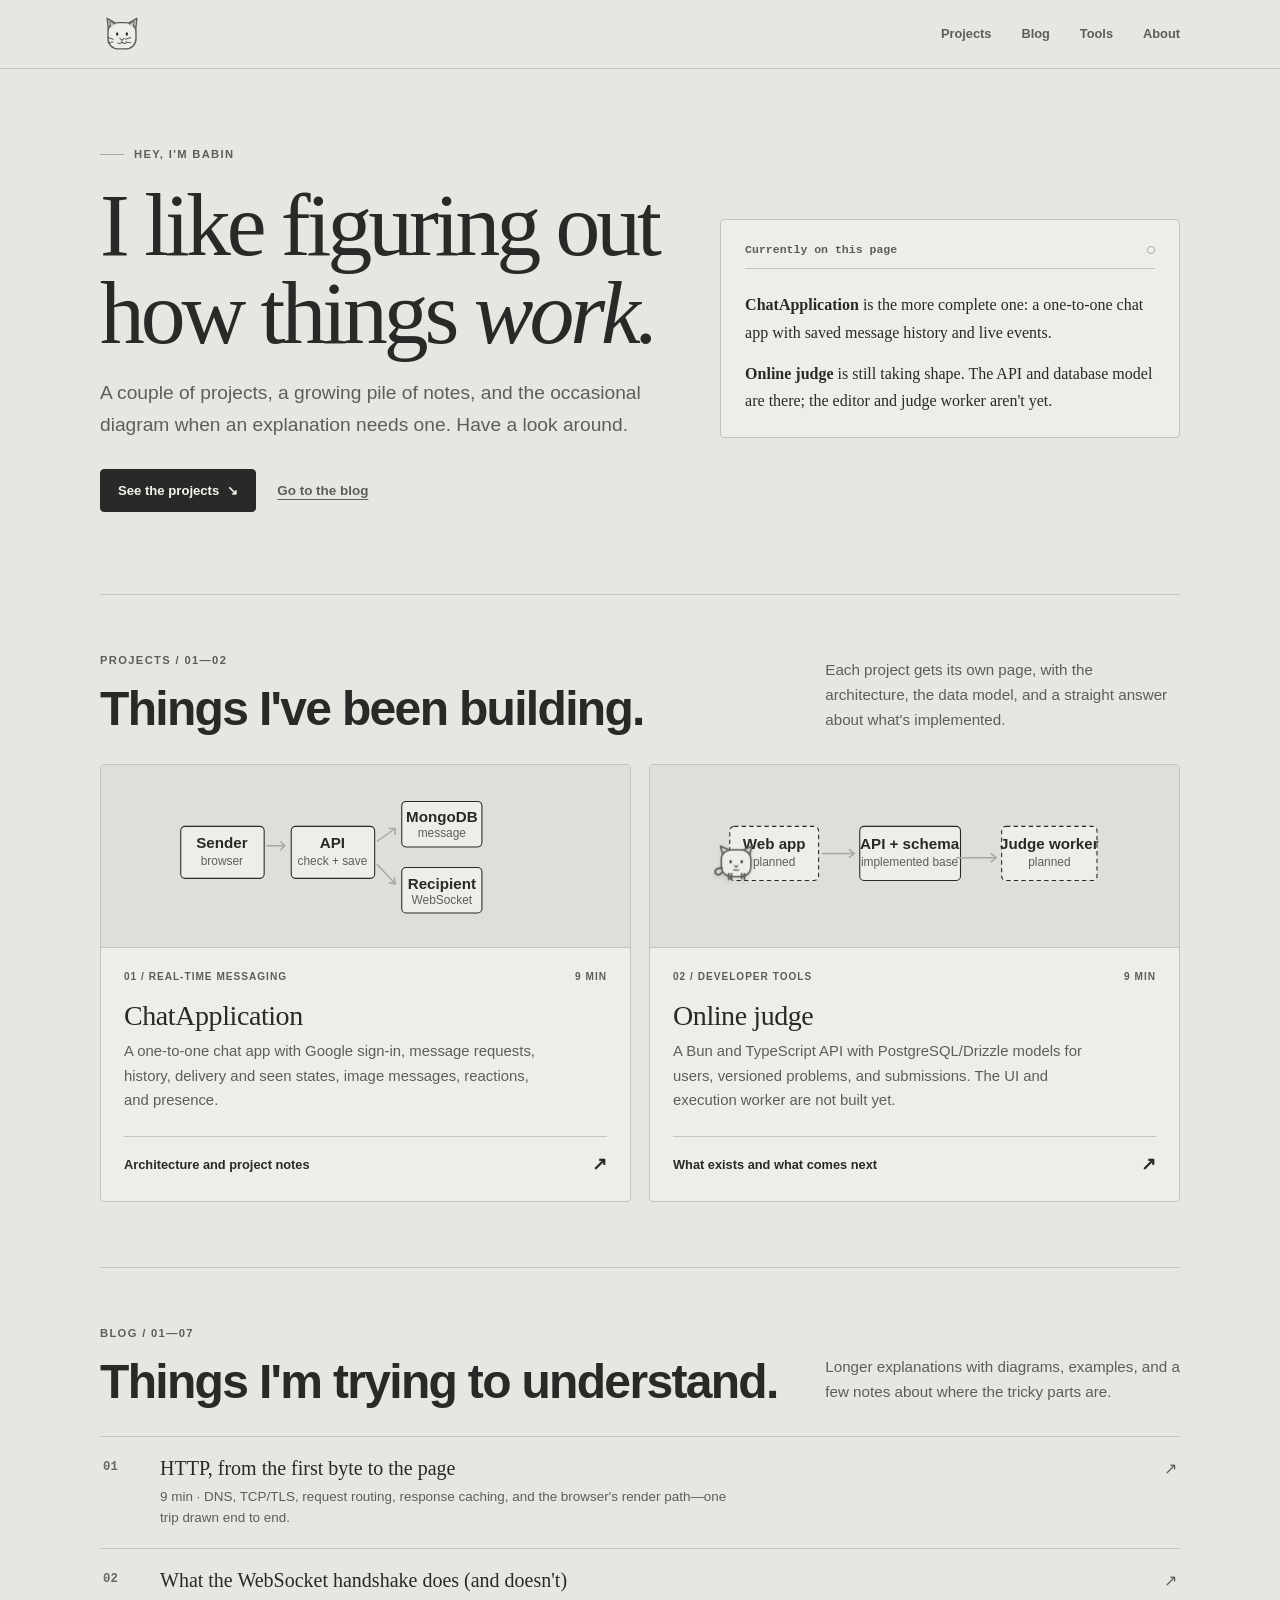
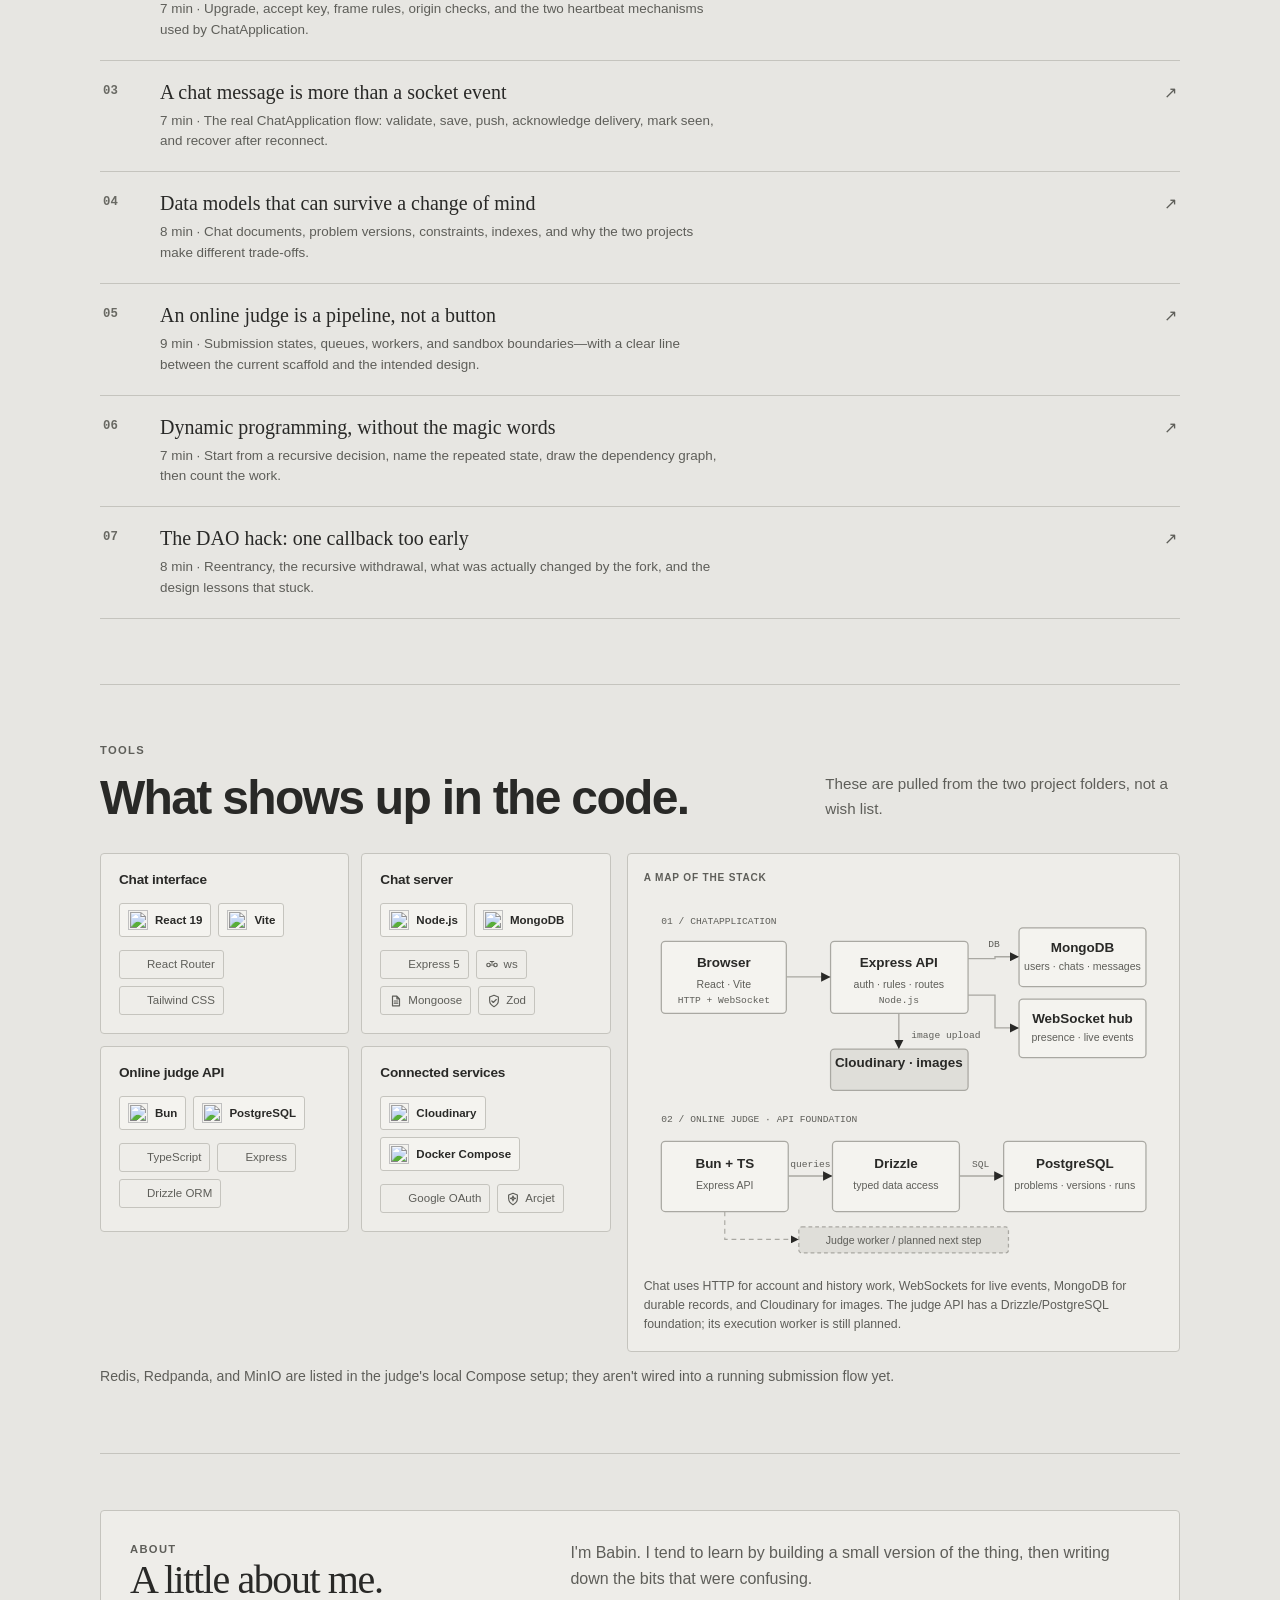
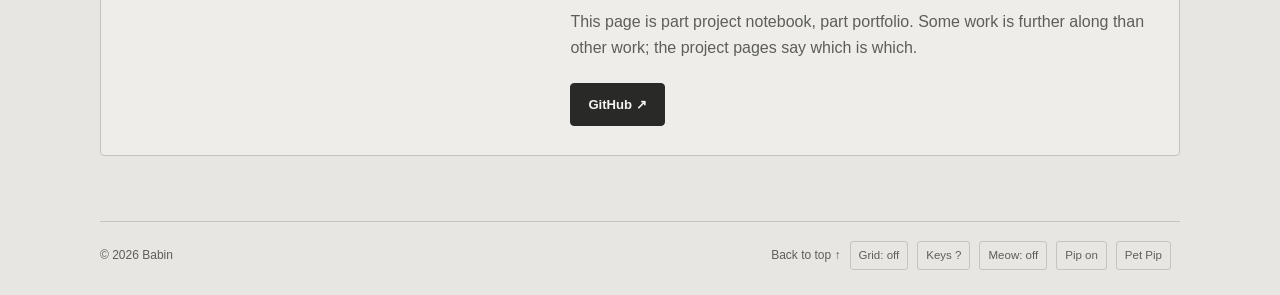
==== index.html @ 099590d3 "Prepare portfolio for GitHub Pages" ====
<!doctype html>
<html lang="en">
<head>
  <meta charset="utf-8">
  <meta name="viewport" content="width=device-width, initial-scale=1">
  <meta name="theme-color" content="#e7e6e2">
  <meta name="description" content="Babin's projects and writing about building software. ChatApplication, an online judge in progress, and the things learned along the way.">
  <title>Babin — Projects and writing</title>
  <link rel="stylesheet" href="assets/css/site.css">
</head>
<body>
  <header class="site-header">
    <nav class="nav wrap" aria-label="Main navigation">
      <a class="brand" href="index.html" aria-label="Babin home"><svg class="brand-avatar" viewBox="0 0 48 48" aria-hidden="true" focusable="false"><g class="avatar-head"><path d="M8.5 20 7 6l12 7c3-1.5 7-1.5 10 0l12-7-1.5 14" fill="#d4d3ce" stroke="#5e5e59" stroke-width="1.6" stroke-linejoin="round"/><path d="M8 22c0-7 5-11 12-11h8c7 0 12 4 12 11v7c0 7-5 12-12 12h-8C13 41 8 36 8 29z" fill="#eeede9" stroke="#5e5e59" stroke-width="1.6"/><path d="m11 16-1-7 6 4m21 3 1-7-6 4" fill="#c5c4be" stroke="#5e5e59" stroke-width="1.1" stroke-linejoin="round"/><g class="avatar-pupils"><ellipse cx="18.5" cy="24" rx="1.35" ry="2" fill="#292927"/><ellipse cx="29.5" cy="24" rx="1.35" ry="2" fill="#292927"/></g><path d="m21.5 29 2.5 2 2.5-2m-2.5 2v2m0 0c-1.5 2-3.5 2.5-5 1m5-1c1.5 2 3.5 2.5 5 1M14 30l-6-2m6 5-6 1m20-4 6-2m-6 5 6 1" fill="none" stroke="#5e5e59" stroke-width="1.15" stroke-linecap="round" stroke-linejoin="round"/></g></svg></a>
      <div class="nav-links"><a href="#projects">Projects</a><a href="#notes">Blog</a><a href="#tools">Tools</a><a href="#about">About</a></div>
    </nav>
  </header>

  <main id="top">
    <section class="hero wrap">
      <div>
        <p class="eyebrow">Hey, I'm Babin</p>
        <h1>I like figuring out<br>how things <em>work.</em></h1>
        <p class="hero-copy">A couple of projects, a growing pile of notes, and the occasional diagram when an explanation needs one. Have a look around.</p>
        <div class="hero-actions">
          <a class="button" href="#projects">See the projects <span aria-hidden="true">↘</span></a>
          <a class="text-link" href="#notes">Go to the blog</a>
        </div>
      </div>
      <aside class="hero-note" aria-label="A note about the projects">
        <div class="hero-note-top"><span class="small-label">Currently on this page</span><span class="status-dot" aria-hidden="true"></span></div>
        <p><strong>ChatApplication</strong> is the more complete one: a one-to-one chat app with saved message history and live events.</p>
        <p><strong>Online judge</strong> is still taking shape. The API and database model are there; the editor and judge worker aren't yet.</p>
      </aside>
    </section>

    <section class="section wrap" id="projects">
      <div class="section-head">
        <div><p class="kicker">Projects / 01—02</p><h2>Things I've been building.</h2></div>
        <p class="section-intro">Each project gets its own page, with the architecture, the data model, and a straight answer about what's implemented.</p>
      </div>
      <div class="card-grid card-grid--two">
        <a class="home-card" href="projects/chatapplication.html">
          <div class="home-card-visual">
            <svg viewBox="0 0 360 135" role="img" aria-label="Message is validated by an API, stored, then delivered to the other user's open socket">
              <defs><marker id="home-chat-arrow" viewBox="0 0 10 10" refX="8" refY="5" markerWidth="6" markerHeight="6" orient="auto"><path d="M0 0 10 5 0 10Z" fill="currentColor"/></marker></defs>
              <rect x="9" y="40" width="77" height="48" rx="4" fill="var(--surface)" stroke="currentColor"/>
              <rect x="111" y="40" width="77" height="48" rx="4" fill="var(--surface)" stroke="currentColor"/>
              <rect x="213" y="17" width="74" height="42" rx="4" fill="var(--surface)" stroke="currentColor"/>
              <rect x="213" y="78" width="74" height="42" rx="4" fill="var(--surface)" stroke="currentColor"/>
              <text x="47" y="60" text-anchor="middle" class="svg-label">Sender</text><text x="47" y="76" text-anchor="middle" class="svg-small">browser</text>
              <text x="149" y="60" text-anchor="middle" class="svg-label">API</text><text x="149" y="76" text-anchor="middle" class="svg-small">check + save</text>
              <text x="250" y="36" text-anchor="middle" class="svg-label">MongoDB</text><text x="250" y="50" text-anchor="middle" class="svg-small">message</text>
              <text x="250" y="98" text-anchor="middle" class="svg-label">Recipient</text><text x="250" y="112" text-anchor="middle" class="svg-small">WebSocket</text>
              <path d="M88 58h17m-4-4 4 4-4 4M190 54 207 42m-6 0 6 0 0 6M190 75l17 18m-6-1 6 1-1-6" class="svg-line"/>
            </svg>
          </div>
          <div class="home-card-body">
            <div class="card-meta"><span>01 / Real-time messaging</span><span>9 min</span></div>
            <h3>ChatApplication</h3>
            <p>A one-to-one chat app with Google sign-in, message requests, history, delivery and seen states, image messages, reactions, and presence.</p>
            <span class="card-open"><span>Architecture and project notes</span><span class="card-arrow" aria-hidden="true">↗</span></span>
          </div>
        </a>
        <a class="home-card" href="projects/online-judge.html">
          <div class="home-card-visual">
            <svg viewBox="0 0 360 135" role="img" aria-label="Online judge has implemented API and database blocks; the web app and judging worker remain planned">
              <defs><marker id="home-oj-arrow" viewBox="0 0 10 10" refX="8" refY="5" markerWidth="6" markerHeight="6" orient="auto"><path d="M0 0 10 5 0 10Z" fill="currentColor"/></marker></defs>
              <rect x="9" y="40" width="82" height="50" rx="4" fill="var(--surface)" stroke="currentColor" stroke-dasharray="4 3"/>
              <rect x="129" y="40" width="93" height="50" rx="4" fill="var(--surface)" stroke="currentColor"/>
              <rect x="260" y="40" width="88" height="50" rx="4" fill="var(--surface)" stroke="currentColor" stroke-dasharray="4 3"/>
              <text x="50" y="61" text-anchor="middle" class="svg-label">Web app</text><text x="50" y="77" text-anchor="middle" class="svg-small">planned</text>
              <text x="175" y="61" text-anchor="middle" class="svg-label">API + schema</text><text x="175" y="77" text-anchor="middle" class="svg-small">implemented base</text>
              <text x="304" y="61" text-anchor="middle" class="svg-label">Judge worker</text><text x="304" y="77" text-anchor="middle" class="svg-small">planned</text>
              <path d="M94 65h30m-5-4 5 4-5 4m99 0h37m-5-4 5 4-5 4" class="svg-line"/>
            </svg>
          </div>
          <div class="home-card-body">
            <div class="card-meta"><span>02 / Developer tools</span><span>9 min</span></div>
            <h3>Online judge</h3>
            <p>A Bun and TypeScript API with PostgreSQL/Drizzle models for users, versioned problems, and submissions. The UI and execution worker are not built yet.</p>
            <span class="card-open"><span>What exists and what comes next</span><span class="card-arrow" aria-hidden="true">↗</span></span>
          </div>
        </a>
      </div>
    </section>

    <section class="section wrap" id="notes">
      <div class="section-head">
        <div><p class="kicker">Blog / 01—07</p><h2>Things I'm trying to understand.</h2></div>
        <p class="section-intro">Longer explanations with diagrams, examples, and a few notes about where the tricky parts are.</p>
      </div>
      <div class="notes-stack">
        <a class="note-link" href="notes/http-from-first-principles.html"><span class="note-num">01</span><span><span class="note-title">HTTP, from the first byte to the page</span><span class="note-desc">9 min · DNS, TCP/TLS, request routing, response caching, and the browser's render path—one trip drawn end to end.</span></span><span class="note-arrow" aria-hidden="true">↗</span></a>
        <a class="note-link" href="notes/websocket-handshake.html"><span class="note-num">02</span><span><span class="note-title">What the WebSocket handshake does (and doesn't)</span><span class="note-desc">7 min · Upgrade, accept key, frame rules, origin checks, and the two heartbeat mechanisms used by ChatApplication.</span></span><span class="note-arrow" aria-hidden="true">↗</span></a>
        <a class="note-link" href="notes/message-lifecycle.html"><span class="note-num">03</span><span><span class="note-title">A chat message is more than a socket event</span><span class="note-desc">7 min · The real ChatApplication flow: validate, save, push, acknowledge delivery, mark seen, and recover after reconnect.</span></span><span class="note-arrow" aria-hidden="true">↗</span></a>
        <a class="note-link" href="notes/data-models-that-age-well.html"><span class="note-num">04</span><span><span class="note-title">Data models that can survive a change of mind</span><span class="note-desc">8 min · Chat documents, problem versions, constraints, indexes, and why the two projects make different trade-offs.</span></span><span class="note-arrow" aria-hidden="true">↗</span></a>
        <a class="note-link" href="notes/judge-pipeline.html"><span class="note-num">05</span><span><span class="note-title">An online judge is a pipeline, not a button</span><span class="note-desc">9 min · Submission states, queues, workers, and sandbox boundaries—with a clear line between the current scaffold and the intended design.</span></span><span class="note-arrow" aria-hidden="true">↗</span></a>
        <a class="note-link" href="notes/dynamic-programming.html"><span class="note-num">06</span><span><span class="note-title">Dynamic programming, without the magic words</span><span class="note-desc">7 min · Start from a recursive decision, name the repeated state, draw the dependency graph, then count the work.</span></span><span class="note-arrow" aria-hidden="true">↗</span></a>
        <a class="note-link" href="notes/the-dao-hack.html"><span class="note-num">07</span><span><span class="note-title">The DAO hack: one callback too early</span><span class="note-desc">8 min · Reentrancy, the recursive withdrawal, what was actually changed by the fork, and the design lessons that stuck.</span></span><span class="note-arrow" aria-hidden="true">↗</span></a>
      </div>
    </section>

    <section class="section wrap" id="tools">
      <div class="section-head"><div><p class="kicker">Tools</p><h2>What shows up in the code.</h2></div><p class="section-intro">These are pulled from the two project folders, not a wish list.</p></div>
      <div class="tools-layout">
        <div class="tools-grid">
          <div class="tool-group"><h3>Chat interface</h3><div class="tool-logos"><span class="tool-logo-chip"><img src="https://cdn.simpleicons.org/react/5e5e59" alt="" width="20" height="20" loading="lazy" decoding="async" referrerpolicy="no-referrer">React 19</span><span class="tool-logo-chip"><img src="https://cdn.simpleicons.org/vite/5e5e59" alt="" width="20" height="20" loading="lazy" decoding="async" referrerpolicy="no-referrer">Vite</span></div><div class="tool-pills"><span><img src="https://cdn.simpleicons.org/reactrouter/5e5e59" alt="" width="14" height="14" loading="lazy" decoding="async" referrerpolicy="no-referrer">React Router</span><span><img src="https://cdn.simpleicons.org/tailwindcss/5e5e59" alt="" width="14" height="14" loading="lazy" decoding="async" referrerpolicy="no-referrer">Tailwind CSS</span></div></div>
          <div class="tool-group"><h3>Chat server</h3><div class="tool-logos"><span class="tool-logo-chip"><img src="https://cdn.simpleicons.org/nodedotjs/5e5e59" alt="" width="20" height="20" loading="lazy" decoding="async" referrerpolicy="no-referrer">Node.js</span><span class="tool-logo-chip"><img src="https://cdn.simpleicons.org/mongodb/5e5e59" alt="" width="20" height="20" loading="lazy" decoding="async" referrerpolicy="no-referrer">MongoDB</span></div><div class="tool-pills"><span><img src="https://cdn.simpleicons.org/express/5e5e59" alt="" width="14" height="14" loading="lazy" decoding="async" referrerpolicy="no-referrer">Express 5</span><span><svg viewBox="0 0 16 16" aria-hidden="true"><circle cx="4" cy="8" r="2"/><circle cx="12" cy="8" r="2"/><path d="M6 8h4M8 6V4M6 4h4"/></svg>ws</span><span><svg viewBox="0 0 16 16" aria-hidden="true"><path d="M4 2.5h5l3 3v8H4zM9 2.5v3h3M6 8h4M6 10.5h4"/></svg>Mongoose</span><span><svg viewBox="0 0 16 16" aria-hidden="true"><path d="M8 1.5 13 3.5v4c0 3.2-2 5.5-5 7-3-1.5-5-3.8-5-7v-4zM5.5 8 7.2 9.7l3.4-3.4"/></svg>Zod</span></div></div>
          <div class="tool-group"><h3>Online judge API</h3><div class="tool-logos"><span class="tool-logo-chip"><img src="https://cdn.simpleicons.org/bun/5e5e59" alt="" width="20" height="20" loading="lazy" decoding="async" referrerpolicy="no-referrer">Bun</span><span class="tool-logo-chip"><img src="https://cdn.simpleicons.org/postgresql/5e5e59" alt="" width="20" height="20" loading="lazy" decoding="async" referrerpolicy="no-referrer">PostgreSQL</span></div><div class="tool-pills"><span><img src="https://cdn.simpleicons.org/typescript/5e5e59" alt="" width="14" height="14" loading="lazy" decoding="async" referrerpolicy="no-referrer">TypeScript</span><span><img src="https://cdn.simpleicons.org/express/5e5e59" alt="" width="14" height="14" loading="lazy" decoding="async" referrerpolicy="no-referrer">Express</span><span><img src="https://cdn.simpleicons.org/drizzle/5e5e59" alt="" width="14" height="14" loading="lazy" decoding="async" referrerpolicy="no-referrer">Drizzle ORM</span></div></div>
          <div class="tool-group"><h3>Connected services</h3><div class="tool-logos"><span class="tool-logo-chip"><img src="https://cdn.simpleicons.org/cloudinary/5e5e59" alt="" width="20" height="20" loading="lazy" decoding="async" referrerpolicy="no-referrer">Cloudinary</span><span class="tool-logo-chip"><img src="https://cdn.simpleicons.org/docker/5e5e59" alt="" width="20" height="20" loading="lazy" decoding="async" referrerpolicy="no-referrer">Docker Compose</span></div><div class="tool-pills"><span><img src="https://cdn.simpleicons.org/google/5e5e59" alt="" width="14" height="14" loading="lazy" decoding="async" referrerpolicy="no-referrer">Google OAuth</span><span><svg viewBox="0 0 16 16" aria-hidden="true"><path d="M8 1.5 13 3.5v4c0 3.2-2 5.5-5 7-3-1.5-5-3.8-5-7v-4z"/><path d="m8 4.5.7 2.1 2.1.7-2.1.7-.7 2.1-.7-2.1-2.1-.7 2.1-.7z"/></svg>Arcjet</span></div></div>
        </div>
        <figure class="tool-illustration">
          <p class="tool-illustration-title">A map of the stack</p>
          <svg viewBox="0 0 540 380" role="group" aria-label="Diagram of the actual project stacks: ChatApplication browser UI sends HTTP to Express, which stores chat data in MongoDB and uses WebSockets for live events, with Cloudinary for images. The online judge API uses Drizzle with PostgreSQL; its execution worker is planned, not built.">
            <defs>
              <marker id="tools-arrow" viewBox="0 0 10 10" refX="9" refY="5" markerWidth="7" markerHeight="7" orient="auto"><path d="M0 0 10 5 0 10Z" fill="currentColor"/></marker>
            </defs>
            <text x="18" y="25" class="svg-mono">01 / CHATAPPLICATION</text>
            <rect x="18" y="43" width="130" height="75" rx="4" class="svg-node"/>
            <rect x="194" y="43" width="143" height="75" rx="4" class="svg-node"/>
            <rect x="390" y="29" width="132" height="61" rx="4" class="svg-node"/>
            <rect x="194" y="155" width="143" height="43" rx="4" class="svg-node-dark"/>
            <text x="83" y="70" text-anchor="middle" class="svg-label">Browser</text>
            <text x="83" y="91" text-anchor="middle" class="svg-small">React · Vite</text>
            <text x="83" y="107" text-anchor="middle" class="svg-mono">HTTP + WebSocket</text>
            <text x="265" y="70" text-anchor="middle" class="svg-label">Express API</text>
            <text x="265" y="91" text-anchor="middle" class="svg-small">auth · rules · routes</text>
            <text x="265" y="107" text-anchor="middle" class="svg-mono">Node.js</text>
            <text x="456" y="54" text-anchor="middle" class="svg-label">MongoDB</text>
            <text x="456" y="73" text-anchor="middle" class="svg-small">users · chats · messages</text>
            <g class="svg-inspect" data-wire="chat-event" role="button" tabindex="0" aria-expanded="false" aria-controls="wire-drawer" aria-label="Inspect the real WebSocket event payload"><rect x="390" y="103" width="132" height="61" rx="4" class="svg-node"/><text x="456" y="128" text-anchor="middle" class="svg-label">WebSocket hub</text><text x="456" y="147" text-anchor="middle" class="svg-small">presence · live events</text></g>
            <text x="265" y="174" text-anchor="middle" class="svg-label">Cloudinary · images</text>
            <path d="M148 80H193" class="svg-line" marker-end="url(#tools-arrow)"/>
            <path d="M337 61H365V59H389" class="svg-line" marker-end="url(#tools-arrow)"/>
            <path d="M337 99H365V133H389" class="svg-line" marker-end="url(#tools-arrow)"/>
            <path d="M265 118V154" class="svg-line" marker-end="url(#tools-arrow)"/>
            <text x="364" y="49" text-anchor="middle" class="svg-mono">DB</text>
            <text x="278" y="143" class="svg-mono">image upload</text>
            <text x="18" y="231" class="svg-mono">02 / ONLINE JUDGE · API FOUNDATION</text>
            <rect x="18" y="251" width="132" height="73" rx="4" class="svg-node"/>
            <g class="svg-inspect" data-wire="judge-schema" role="button" tabindex="0" aria-expanded="false" aria-controls="wire-drawer" aria-label="Inspect the Drizzle schema from the repository"><rect x="196" y="251" width="132" height="73" rx="4" class="svg-node"/><text x="262" y="279" text-anchor="middle" class="svg-label">Drizzle</text><text x="262" y="301" text-anchor="middle" class="svg-small">typed data access</text></g>
            <text x="84" y="279" text-anchor="middle" class="svg-label">Bun + TS</text>
            <text x="84" y="301" text-anchor="middle" class="svg-small">Express API</text>
            <g class="svg-inspect" data-wire="judge-schema" role="button" tabindex="0" aria-expanded="false" aria-controls="wire-drawer" aria-label="Inspect the PostgreSQL schema from the repository"><rect x="374" y="251" width="148" height="73" rx="4" class="svg-node"/>
            <text x="448" y="279" text-anchor="middle" class="svg-label">PostgreSQL</text>
            <text x="448" y="301" text-anchor="middle" class="svg-small">problems · versions · runs</text></g>
            <path d="M150 287H195" class="svg-line" marker-end="url(#tools-arrow)"/>
            <path d="M328 287H373" class="svg-line" marker-end="url(#tools-arrow)"/>
            <text x="173" y="278" text-anchor="middle" class="svg-mono">queries</text>
            <text x="350" y="278" text-anchor="middle" class="svg-mono">SQL</text>
            <rect x="161" y="340" width="218" height="27" rx="3" class="svg-node-dark" stroke-dasharray="4 3"/>
            <text x="270" y="358" text-anchor="middle" class="svg-small">Judge worker / planned next step</text>
            <path d="M84 324V353H160" class="svg-dash" marker-end="url(#tools-arrow)"/>
          </svg>
          <figcaption>Chat uses HTTP for account and history work, WebSockets for live events, MongoDB for durable records, and Cloudinary for images. The judge API has a Drizzle/PostgreSQL foundation; its execution worker is still planned.</figcaption>
        </figure>
      </div>
      <p class="small muted" style="margin:13px 0 0">Redis, Redpanda, and MinIO are listed in the judge's local Compose setup; they aren't wired into a running submission flow yet.</p>
    </section>

    <section class="section wrap" id="about">
      <div class="about-box">
        <div><p class="kicker">About</p><h2>A little about me.</h2></div>
        <div>
          <p>I'm Babin. I tend to learn by building a small version of the thing, then writing down the bits that were confusing.</p>
          <p>This page is part project notebook, part portfolio. Some work is further along than other work; the project pages say which is which.</p>
          <div class="about-links"><a class="button" href="https://github.com/Babin-exe" target="_blank" rel="noopener noreferrer">GitHub ↗</a></div>
        </div>
      </div>
    </section>
  </main>

  <footer class="site-footer wrap"><div class="footer-row"><span>© <span id="year">2026</span> Babin</span><span class="footer-links"><a href="#top">Back to top ↑</a><button class="buddy-toggle utility-toggle" id="grid-toggle" type="button" aria-pressed="false">Grid: off</button><button class="buddy-toggle utility-toggle" id="shortcuts-toggle" type="button" aria-haspopup="dialog">Keys ?</button><button class="buddy-toggle" id="sound-toggle" type="button" aria-pressed="false" aria-label="Turn meow sounds on">Meow: off</button><button class="buddy-toggle" id="pip-toggle" hidden type="button" aria-pressed="true">Pip on</button></span></div></footer>
  <script src="assets/js/site.js"></script>
</body>
</html>
---- assets/css/site.css ----
:root {
  color-scheme: light;
  --bg: #e7e6e2;
  --surface: #eeede9;
  --surface-raised: #f4f3ef;
  --surface-inset: #dfded9;
  --line: #c5c4be;
  --line-strong: #a9a8a2;
  --ink: #292927;
  --muted: #5e5e59;
  --soft: #696963;
  --sans: -apple-system, BlinkMacSystemFont, "Segoe UI", sans-serif;
  --serif: Georgia, "Times New Roman", serif;
  --mono: ui-monospace, SFMono-Regular, Menlo, Consolas, monospace;
  --measure: 69ch;
}

*, *::before, *::after { box-sizing: border-box; }
html { scroll-behavior: smooth; scroll-padding-top: 86px; }
body {
  margin: 0;
  background: var(--bg);
  color: var(--ink);
  font: 400 16px/1.65 var(--sans);
  -webkit-font-smoothing: antialiased;
}
a { color: inherit; text-decoration-thickness: 1px; text-underline-offset: .18em; }
button { color: inherit; font: inherit; }
img, svg { display: block; max-width: 100%; }
::selection { background: #fde68a; color: #1c1917; }
:focus-visible { outline: 2px solid var(--ink); outline-offset: 3px; }
.wrap { width: min(1080px, calc(100% - 48px)); margin-inline: auto; }

h1, h2, h3, p { margin-top: 0; }
h1, h2 { text-wrap: balance; }
h1 { margin-bottom: 20px; font: 500 clamp(3rem, 7vw, 5.6rem)/.98 var(--serif); letter-spacing: -.045em; }
h1 em { font-weight: 400; }
h2 { font-size: clamp(1.9rem, 4vw, 3rem); line-height: 1.08; letter-spacing: -.035em; }
h3 { font-size: 1.1rem; line-height: 1.25; letter-spacing: -.015em; }
.eyebrow, .kicker, .breadcrumbs, .card-meta, .page-meta, .figure-title, .small-label {
  color: var(--muted);
  font-size: .7rem;
  font-weight: 700;
  letter-spacing: .12em;
  text-transform: uppercase;
}
.eyebrow { display: flex; align-items: center; gap: 10px; margin-bottom: 18px; }
.eyebrow::before { content: ""; width: 24px; height: 1px; background: var(--line-strong); }
.kicker { margin-bottom: 13px; }
.muted { color: var(--muted); }
.small { font-size: .88rem; }

/* Quiet, legible top bar */
.site-header { position: sticky; top: 0; z-index: 20; background: var(--bg); border-bottom: 1px solid var(--line); }
.nav { min-height: 68px; display: flex; align-items: center; justify-content: space-between; gap: 24px; }
.brand { display: inline-flex; width: 44px; height: 44px; flex: 0 0 auto; align-items: center; justify-content: center; text-decoration: none; }
.brand-avatar { display: block; width: 42px; height: 42px; overflow: visible; }
.avatar-head { transform-origin: 24px 24px; transition: transform .16s ease-out; }
.avatar-pupils { transition: transform .12s ease-out; }
.nav-links { display: flex; gap: clamp(14px, 3vw, 30px); align-items: center; color: var(--muted); font-size: .8rem; font-weight: 650; }
.nav-links a { text-decoration: none; }
.nav-links a:hover, .nav-links a.active { color: var(--ink); text-decoration: underline; text-underline-offset: 5px; }

body.blueprint-grid::before { content: ""; position: fixed; inset: 0; z-index: 8; pointer-events: none; background-image: linear-gradient(to right, rgba(94,94,89,.075) 1px, transparent 1px), linear-gradient(to bottom, rgba(94,94,89,.075) 1px, transparent 1px); background-size: 24px 24px; }

/* Home */
.hero { min-height: 470px; display: grid; grid-template-columns: minmax(0, 1.1fr) minmax(280px, .9fr); align-items: center; gap: 58px; padding-block: 76px 82px; }
.hero h1 { max-width: 670px; }
.hero-copy { max-width: 56ch; margin-bottom: 0; color: var(--muted); font-size: clamp(1.05rem, 1.6vw, 1.2rem); }
.hero-actions { display: flex; flex-wrap: wrap; gap: 21px; align-items: center; margin-top: 29px; }
.button { display: inline-flex; align-items: center; justify-content: center; gap: 8px; min-height: 43px; padding: 0 17px; border: 1px solid var(--ink); border-radius: 4px; background: var(--ink); color: var(--surface-raised); text-decoration: none; font-size: .82rem; font-weight: 680; transition: background .16s ease, color .16s ease, transform .16s ease; }
.button:hover { transform: translateY(-1px); background: transparent; color: var(--ink); }
.button svg, .text-link svg { width: 15px; height: 15px; }
.text-link { color: var(--muted); font-size: .84rem; font-weight: 680; text-decoration: underline; text-underline-offset: 4px; }
.text-link:hover { color: var(--ink); }
.hero-note { padding: 23px 24px; border: 1px solid var(--line); border-radius: 4px; background: var(--surface); }
.hero-note-top { display: flex; align-items: center; justify-content: space-between; gap: 16px; margin-bottom: 22px; padding-bottom: 12px; border-bottom: 1px solid var(--line); }
.hero-note-top .small-label { font: 600 .72rem var(--mono); letter-spacing: 0; text-transform: none; }
.status-dot { width: 8px; height: 8px; border: 1px solid var(--line-strong); border-radius: 50%; background: var(--surface-raised); }
.hero-note p { margin-bottom: 0; font: 400 1rem/1.7 var(--serif); }
.hero-note p + p { margin-top: 14px; }
.hero-note code, code { font: .88em var(--mono); }
.section { padding-block: 56px 65px; border-top: 1px solid var(--line); }
.section-head { display: flex; align-items: end; justify-content: space-between; gap: 36px; margin-bottom: 29px; }
.section-head h2 { margin-bottom: 0; }
.section-intro { max-width: 42ch; margin-bottom: 3px; color: var(--muted); font-size: .95rem; }
.card-grid { display: grid; gap: 18px; }
.card-grid--two { grid-template-columns: repeat(2, minmax(0, 1fr)); }
.home-card { display: flex; min-width: 0; flex-direction: column; overflow: hidden; border: 1px solid var(--line); border-radius: 4px; background: var(--surface); text-decoration: none; transition: border-color .16s ease, transform .16s ease, background .16s ease; }
.home-card:hover { transform: translateY(-2px); border-color: var(--line-strong); background: var(--surface-raised); }
.home-card-visual { display: grid; min-height: 158px; place-items: center; padding: 18px; border-bottom: 1px solid var(--line); background: var(--surface-inset); }
.home-card-visual svg { width: min(100%, 390px); }
.home-card-body { display: flex; flex: 1; flex-direction: column; padding: 21px 23px 22px; }
.card-meta { display: flex; justify-content: space-between; gap: 16px; margin-bottom: 15px; font-size: .63rem; letter-spacing: .1em; }
.home-card h3 { margin-bottom: 8px; font: 500 1.75rem/1.1 var(--serif); }
.home-card p { max-width: 52ch; margin-bottom: 23px; color: var(--muted); font-size: .93rem; }
.card-open { display: flex; justify-content: space-between; align-items: center; margin-top: auto; padding-top: 13px; border-top: 1px solid var(--line); font-size: .8rem; font-weight: 680; }
.card-arrow { font-size: 1.1rem; }
.notes-stack { border-top: 1px solid var(--line); }
.note-link { display: grid; grid-template-columns: 42px minmax(0, 1fr) 24px; gap: 15px; align-items: start; padding: 19px 3px; border-bottom: 1px solid var(--line); text-decoration: none; transition: padding .16s ease; }
.note-link:hover { padding-inline: 9px; }
.note-num { padding-top: 4px; color: var(--soft); font: 600 .77rem var(--mono); }
.note-title { display: block; font: 500 1.25rem/1.25 var(--serif); }
.note-desc { display: block; max-width: 76ch; margin-top: 6px; color: var(--muted); font-size: .84rem; line-height: 1.55; }
.note-arrow { text-align: right; color: var(--muted); }
.tools-layout { display: grid; grid-template-columns: minmax(0, .96fr) minmax(0, 1.04fr); align-items: stretch; gap: 16px; }
.tools-grid { display: grid; grid-template-columns: repeat(2, minmax(0, 1fr)); align-content: start; gap: 12px; }
.tool-group { padding: 18px; border: 1px solid var(--line); border-radius: 4px; background: var(--surface); }
.tool-group h3 { margin-bottom: 14px; font-size: .85rem; }
.tool-logos { display: flex; flex-wrap: wrap; gap: 7px; margin-bottom: 13px; }
.tool-logo-chip { display: inline-flex; min-height: 34px; align-items: center; gap: 7px; padding: 5px 8px; border: 1px solid var(--line); border-radius: 3px; background: var(--surface-raised); color: var(--ink); font-size: .72rem; font-weight: 650; }
.tool-logo-chip img { width: 20px; height: 20px; object-fit: contain; }
.tool-pills { display: flex; flex-wrap: wrap; gap: 7px; }
.tool-pills span { display: inline-flex; align-items: center; gap: 5px; padding: 4px 8px; border: 1px solid var(--line); border-radius: 3px; color: var(--muted); font-size: .72rem; }
.tool-pills img, .tool-pills svg { width: 14px; height: 14px; flex: 0 0 auto; object-fit: contain; }
.tool-pills svg { fill: none; stroke: currentColor; stroke-width: 1.35; stroke-linecap: round; stroke-linejoin: round; }
.tool-illustration { min-width: 0; margin: 0; padding: 16px; overflow-x: auto; overflow-y: hidden; border: 1px solid var(--line); border-radius: 4px; background: var(--surface); overscroll-behavior-x: contain; scrollbar-color: var(--line-strong) transparent; }
.tool-illustration-title { margin: 0 0 13px; color: var(--muted); font-size: .63rem; font-weight: 700; letter-spacing: .08em; text-transform: uppercase; }
.tool-illustration svg { width: 100%; min-width: 500px; height: auto; }
.tool-illustration figcaption { margin-top: 12px; color: var(--muted); font-size: .77rem; line-height: 1.55; }
.about-box { display: grid; grid-template-columns: .8fr 1.2fr; gap: 54px; padding: 29px; border: 1px solid var(--line); border-radius: 4px; background: var(--surface); }
.about-box h2 { margin-bottom: 0; font: 500 clamp(1.8rem, 4vw, 2.5rem)/1.1 var(--serif); }
.about-box p { max-width: var(--measure); color: var(--muted); }
.about-box p:last-of-type { margin-bottom: 0; }
.about-links { display: flex; flex-wrap: wrap; align-items: center; gap: 17px; margin-top: 22px; }

/* Project / article headers and readable long-form layout */
.reading-progress { position: fixed; inset: 0 auto auto 0; z-index: 30; width: 0; height: 2px; background: var(--ink); }
.page-head { padding-block: 39px 39px; border-bottom: 1px solid var(--line); }
.breadcrumbs { display: flex; flex-wrap: wrap; align-items: center; gap: 9px; margin-bottom: 35px; font-size: .65rem; letter-spacing: .08em; }
.breadcrumbs a { text-decoration: none; }
.breadcrumbs a:hover { text-decoration: underline; }
.page-head .kicker { margin-bottom: 14px; }
.page-head h1 { max-width: 930px; margin-bottom: 18px; font-size: clamp(3rem, 6vw, 5.25rem); }
.page-lede { max-width: 69ch; margin-bottom: 22px; color: var(--muted); font: 400 clamp(1.08rem, 1.7vw, 1.26rem)/1.6 var(--serif); }
.page-meta { display: flex; flex-wrap: wrap; gap: 8px; letter-spacing: .04em; text-transform: none; font-size: .7rem; }
.page-meta span { padding: 6px 9px; border: 1px solid var(--line); border-radius: 3px; }
.article-layout { display: grid; grid-template-columns: 190px minmax(0, 1fr); align-items: start; gap: clamp(30px, 6vw, 72px); padding-block: 38px 70px; }
.toc { position: sticky; top: 92px; max-height: calc(100vh - 110px); overflow: auto; padding: 14px 0; border-top: 1px solid var(--line-strong); border-bottom: 1px solid var(--line); }
.toc h2 { margin: 0 0 12px; font: 700 .65rem var(--sans); letter-spacing: .12em; text-transform: uppercase; }
.toc ol { display: grid; gap: 7px; margin: 0; padding: 0; list-style: none; }
.toc a { display: block; color: var(--muted); font-size: .75rem; line-height: 1.4; text-decoration: none; }
.toc a:hover { color: var(--ink); text-decoration: underline; }
.prose { min-width: 0; max-width: 790px; }
.prose > :first-child { margin-top: 0; }
.prose p, .prose li { max-width: var(--measure); color: #41413e; font-size: .98rem; line-height: 1.78; }
.prose p { margin-bottom: 1.05em; }
.prose h2 { margin: 2.55em 0 .65em; padding-top: .55em; border-top: 1px solid var(--line); font: 500 clamp(1.65rem, 3vw, 2.2rem)/1.18 var(--serif); }
.prose h3 { margin: 1.7em 0 .5em; font-size: 1rem; }
.prose ul, .prose ol { padding-left: 1.3em; }
.prose li { margin-bottom: .4em; }
.prose strong { color: var(--ink); }
.prose a { text-decoration: underline; text-decoration-color: var(--line-strong); }
.prose a:hover { text-decoration-color: var(--ink); }
.prose code { padding: .12em .34em; border: 1px solid var(--line); border-radius: 3px; background: var(--surface-inset); font-size: .84em; overflow-wrap: anywhere; }
.prose pre { max-width: 100%; overflow: auto; padding: 17px 19px; border: 1px solid var(--line); border-radius: 4px; background: var(--surface-inset); color: var(--ink); font: .8rem/1.65 var(--mono); tab-size: 2; }
.prose pre code { padding: 0; border: 0; background: none; font-size: inherit; }
.figure { margin: 26px 0 31px; padding: 16px; overflow-x: auto; overflow-y: hidden; border: 1px solid var(--line); border-radius: 4px; background: var(--surface); overscroll-behavior-x: contain; scrollbar-color: var(--line-strong) transparent; }
.figure-title { margin: 0 0 13px; letter-spacing: .08em; font-size: .63rem; }
.figure svg { width: 100%; min-width: 680px; height: auto; }
.figure figcaption { margin-top: 12px; color: var(--muted); font-size: .77rem; line-height: 1.55; }
.svg-node { fill: var(--surface-raised); stroke: var(--line-strong); stroke-width: 1.3; }
.svg-node-dark { fill: var(--surface-inset); stroke: var(--line-strong); stroke-width: 1.3; }
.svg-label { fill: var(--ink); font: 600 14px var(--sans); }
.svg-small { fill: var(--muted); font: 11px var(--sans); }
.svg-mono { fill: var(--muted); font: 10px var(--mono); }
.svg-line { fill: none; stroke: var(--line-strong); stroke-width: 1.4; }
.svg-dash { fill: none; stroke: var(--line-strong); stroke-width: 1.2; stroke-dasharray: 5 4; }
.svg-number { fill: var(--surface-inset); stroke: var(--line-strong); }
.svg-number-text { fill: var(--ink); font: 700 11px var(--mono); }
.diagram-grid { display: grid; grid-template-columns: repeat(2, minmax(0, 1fr)); gap: 10px; margin: 20px 0; }
.diagram-card { padding: 14px 15px; border: 1px solid var(--line); border-radius: 3px; background: var(--surface); }
.diagram-card b { display: block; margin-bottom: 5px; font-size: .8rem; }
.diagram-card span { display: block; color: var(--muted); font-size: .79rem; line-height: 1.55; }
.callout { margin: 22px 0; padding: 16px 18px; border-left: 2px solid var(--line-strong); background: var(--surface); }
.callout p { margin: 0; font-size: .9rem; }
.callout p + p { margin-top: 8px; }
.callout .small-label { margin-bottom: 7px; }
.table-wrap { max-width: 100%; overflow-x: auto; margin: 20px 0 26px; border: 1px solid var(--line); border-radius: 4px; }
.prose table { width: 100%; border-collapse: collapse; font-size: .82rem; }
.prose th, .prose td { padding: 10px 12px; text-align: left; vertical-align: top; border-bottom: 1px solid var(--line); }
.prose th { background: var(--surface-inset); font-size: .72rem; letter-spacing: .04em; }
.prose tr:last-child td { border-bottom: 0; }
.project-section-title { margin: 2.7em 0 .7em; font: 500 1.75rem/1.15 var(--serif); }
.next-links { display: flex; justify-content: space-between; flex-wrap: wrap; gap: 14px; margin-top: 45px; padding-top: 17px; border-top: 1px solid var(--line); font-size: .83rem; font-weight: 650; }
.next-links a { text-decoration: none; }
.source-list { margin: 18px 0; padding-left: 1.2em; }
.source-list li { margin: 8px 0; font-size: .83rem; }
.project-state { display: inline-flex; align-items: center; gap: 7px; padding: 5px 8px; border: 1px solid var(--line-strong); border-radius: 3px; color: var(--muted); font-size: .7rem; font-weight: 700; }
.project-state::before { content: ""; width: 7px; height: 7px; border: 1px solid var(--line-strong); border-radius: 50%; background: var(--surface-inset); }

/* Small mouse-following cat; hidden on touch and reduced-motion devices */
.buddy { position: fixed; top: 0; left: 0; z-index: 25; width: 48px; height: 44px; opacity: 0; visibility: hidden; pointer-events: none; transform-origin: center; transition: opacity .14s ease, visibility 0s linear .14s; filter: drop-shadow(0 2px 2px rgba(40,40,38,.14)); }
.buddy.is-visible { opacity: 1; visibility: visible; transition-delay: 0s; }
.buddy.is-hidden { display: none; }
.buddy svg { width: 100%; height: 100%; overflow: visible; }
.buddy-walk { transform-origin: center; }
.buddy-sleep-eyes { opacity: 0; }
.buddy.is-napping .buddy-eyes { opacity: 0; }
.buddy.is-napping .buddy-sleep-eyes { opacity: 1; }
.buddy.is-moving .buddy-walk { animation: walk .24s ease-in-out infinite alternate; }
.buddy.is-moving .buddy-leg-a { transform-origin: 18px 34px; animation: leg-a .2s ease-in-out infinite alternate; }
.buddy.is-moving .buddy-leg-b { transform-origin: 33px 34px; animation: leg-b .2s ease-in-out infinite alternate; }
@keyframes walk { to { transform: translateY(-1.5px); } }
@keyframes leg-a { to { transform: rotate(14deg); } }
@keyframes leg-b { to { transform: rotate(-14deg); } }
.buddy.is-napping .buddy-walk { transform-origin: 26px 37px; animation: nap-breathe 2.8s ease-in-out infinite; }
.buddy-nap-z { fill: var(--muted); font: 700 7px var(--mono); opacity: 0; }
.buddy.is-napping .buddy-nap-z { animation: nap-zzz 2.5s ease-in-out infinite; }
.buddy-prop-detective, .buddy-prop-judge, .buddy-footer-paw { display: none; }
.buddy--detective .buddy-prop-detective, .buddy--judge .buddy-prop-judge, .buddy.is-footer .buddy-footer-paw { display: block; }
.buddy.is-footer .buddy-walk { transform: translateY(2px); animation: none; }
.buddy.is-petted { animation: pip-bounce .42s ease-out; }
@keyframes nap-breathe { 0%,100% { transform: translateY(0) scale(.98,1); } 50% { transform: translateY(1px) scale(1.04,.96); } }
@keyframes nap-zzz { 0% { opacity: 0; transform: translate(0,5px); } 25% { opacity: .8; } 100% { opacity: 0; transform: translate(5px,-8px); } }
@keyframes pip-bounce { 0%,100% { transform: translateY(0); } 35% { transform: translateY(-9px) rotate(-5deg); } 70% { transform: translateY(1px) rotate(3deg); } }
.buddy-toggle { padding: 4px 8px; border: 1px solid var(--line); border-radius: 3px; background: transparent; color: var(--muted); cursor: pointer; font-size: .72rem; }
.buddy-toggle:hover { border-color: var(--line-strong); color: var(--ink); }
.utility-toggle[aria-pressed="true"] { border-color: var(--line-strong); color: var(--ink); background: var(--surface); }
.pip-pet-count { color: var(--soft); font-size: .68rem; }
.site-footer .footer-links { gap: 9px; }
.site-footer { padding-block: 19px 25px; border-top: 1px solid var(--line); color: var(--muted); font-size: .75rem; }
.footer-row { display: flex; justify-content: space-between; align-items: center; gap: 16px; }
.footer-links { display: flex; flex-wrap: wrap; align-items: center; gap: 15px; }
.footer-links a { text-decoration: none; }
.footer-links a:hover { text-decoration: underline; }

/* Interactive diagrams and one-concept labs */
.micro-lab { margin: 23px 0 30px; padding: clamp(15px, 2.5vw, 22px); border: 1px solid var(--line-strong); border-radius: 4px; background: var(--surface); box-shadow: 2px 3px 0 rgba(41,41,39,.04); }
.lab-heading { display: flex; flex-wrap: wrap; justify-content: space-between; align-items: center; gap: 10px; margin-bottom: 11px; }
.lab-heading .small-label { margin: 0; }
.lab-tag { display: inline-flex; align-items: center; min-height: 24px; padding: 3px 7px; border: 1px solid var(--line); border-radius: 3px; color: var(--muted); font: 600 .63rem var(--mono); }
.lab-copy, .lab-status { max-width: 72ch; margin: 0 0 14px; color: var(--muted); font-size: .83rem; line-height: 1.55; }
.lab-status { margin: 13px 0 0; }
.trace-actions, .dp-controls, .field-row { display: flex; flex-wrap: wrap; align-items: center; gap: 10px; }
.trace-actions .button { min-height: 36px; padding-inline: 12px; font-size: .75rem; }
.check-label, .field-label { display: flex; align-items: center; gap: 8px; color: var(--ink); font-size: .8rem; font-weight: 650; }
.check-label input { accent-color: var(--ink); width: 16px; height: 16px; }
.quiet-button { min-height: 34px; padding: 5px 10px; border: 1px solid var(--line-strong); border-radius: 3px; background: transparent; color: var(--ink); cursor: pointer; font-size: .75rem; font-weight: 650; }
.quiet-button:hover:not(:disabled) { background: var(--surface-inset); }
.quiet-button:disabled { cursor: not-allowed; opacity: .52; }
.trace-readout { display: flex; flex-wrap: wrap; gap: 9px; margin-top: 16px; }
.trace-readout span { display: flex; align-items: center; gap: 7px; padding: 6px 9px; border: 1px solid var(--line); border-radius: 3px; color: var(--muted); font: .72rem var(--mono); }
.trace-readout b { color: var(--ink); }
.trace-readout b[data-state="done"] { color: #355b43; }
.trace-readout b[data-state="waiting"] { color: #805b2c; }
.trace-pulse { fill: #8c7144; stroke: #f4f3ef; stroke-width: 3; filter: drop-shadow(0 0 5px rgba(140,113,68,.75)); }
.trace-insert-label.is-writing { animation: database-blink .38s ease-in-out 3; }
@keyframes database-blink { 50% { fill: #9a7741; font-weight: 800; } }
.svg-inspect { cursor: pointer; }
.svg-inspect > rect { filter: none; transition: stroke .12s ease, fill .12s ease; }
.svg-inspect:hover > rect, .svg-inspect:focus-visible > rect, .svg-inspect.is-open > rect { stroke: #7b7a70; stroke-width: 1.5; fill: #e9e7df; }
.svg-inspect:focus { outline: none; }
.svg-inspect:focus-visible > rect { stroke: #67685e; stroke-width: 2; }
.tool-illustration svg > .svg-node, .tool-illustration svg > .svg-node-dark, .tool-illustration svg > text, .tool-illustration svg > path { pointer-events: none; }
.wire-drawer { grid-column: 1 / -1; min-width: 0; width: 100%; max-width: 100%; margin: 14px 0 22px; padding: 17px; border-left: 3px solid var(--line-strong); background: var(--surface-inset); }
.wire-drawer-head { display: flex; justify-content: space-between; align-items: start; gap: 12px; }
.wire-drawer h3 { margin: 0 0 10px; font: 500 1.15rem var(--serif); }
.wire-drawer pre { width: 100%; min-width: 0; max-width: 100%; max-height: 430px; margin: 0; overflow: auto; white-space: pre-wrap; overflow-wrap: anywhere; word-break: normal; }
.wire-drawer pre code { display: block; min-width: 0; white-space: inherit; overflow-wrap: inherit; }
.wire-drawer p { margin: 0 0 10px; color: var(--muted); font-size: .78rem; }
.wire-close { flex: 0 0 auto; }
.field-label { display: block; margin: 12px 0 6px; }
.field-row input { min-width: min(100%, 320px); flex: 1 1 250px; min-height: 36px; padding: 7px 9px; border: 1px solid var(--line-strong); border-radius: 3px; background: var(--surface-raised); color: var(--ink); font: .78rem var(--mono); }
.calc-output { margin: 15px 0 0; }
.calc-output > div { display: grid; gap: 5px; padding: 9px 0; border-top: 1px solid var(--line); }
.calc-output dt { color: var(--muted); font-size: .68rem; font-weight: 700; letter-spacing: .06em; text-transform: uppercase; }
.calc-output dd { min-width: 0; margin: 0; overflow-wrap: anywhere; }
.calc-output code { display: inline-block; max-width: 100%; padding: 5px 7px; background: var(--surface-raised); }
.range-input { width: 100%; margin: 6px 0 15px; accent-color: var(--ink); }
.dao-sim-grid { display: grid; grid-template-columns: minmax(0, 1.15fr) minmax(180px, .85fr); gap: 12px; }
.dao-sim-grid .small-label, .dao-ledger .small-label { margin-bottom: 8px; }
.call-stack, .dao-ledger { min-height: 106px; padding: 11px; border: 1px solid var(--line); border-radius: 3px; background: var(--surface-raised); }
.stack-frame { display: flex; justify-content: space-between; gap: 8px; margin-top: 6px; padding: 7px 8px; border-left: 2px solid var(--line-strong); background: var(--surface-inset); font: .68rem var(--mono); }
.stack-frame.is-callback { border-left-color: #9c7250; }
.stack-frame.is-unwinding { border-left-color: #55745f; }
.dao-ledger p:not(.small-label) { display: flex; justify-content: space-between; gap: 10px; margin: 0; padding: 5px 0; color: var(--muted); font-size: .75rem; }
.dao-ledger strong { color: var(--ink); font-family: var(--mono); }
.sim-step-title { margin: 15px 0 0; font: 500 1.12rem var(--serif); }
.dp-tree-scroll { overflow: auto; margin-top: 13px; padding: 14px 5px 10px; border: 1px solid var(--line); background: var(--surface-raised); overscroll-behavior-x: contain; }
.dp-tree { width: max-content; min-width: 100%; color: var(--muted); font: .68rem var(--mono); }
.dp-tree ul { display: flex; justify-content: center; position: relative; margin: 0; padding: 17px 0 0; list-style: none; }
.dp-tree li { position: relative; display: flex; flex-direction: column; align-items: center; padding: 0 4px; text-align: center; }
.dp-tree li::before { content: ""; position: absolute; top: 0; width: 1px; height: 12px; background: var(--line-strong); }
.dp-tree ul::before { content: ""; position: absolute; top: 0; left: 25%; right: 25%; border-top: 1px solid var(--line-strong); }
.dp-tree ul > li:first-child::after, .dp-tree ul > li:last-child::after { content: ""; position: absolute; top: 0; height: 7px; width: 50%; background: var(--surface-raised); }
.dp-tree ul > li:first-child::after { left: 0; border-right: 1px solid var(--line-strong); }
.dp-tree ul > li:last-child::after { right: 0; border-left: 1px solid var(--line-strong); }
.dp-tree ul > li:only-child::after { display: none; }
.dp-tree-node { position: relative; z-index: 1; padding: 5px 7px; border: 1px solid var(--line-strong); border-radius: 3px; background: var(--surface); white-space: nowrap; }
.dp-tree-node.is-base { background: var(--surface-inset); }
.dp-tree-node.is-cache { border-color: #a46d5e; background: #f0e4df; color: #703f36; }
.dp-tree-node small { display: block; margin-top: 3px; font: .56rem var(--sans); }
/* Margin notes gain their own measure on wide screens. */
.sidenote { width: auto; margin: 18px 0; padding: 12px 13px; border-left: 2px solid var(--line-strong); background: var(--surface); color: var(--muted); font-size: .76rem; line-height: 1.5; }
.sidenote strong { display: block; margin-bottom: 6px; color: var(--ink); font: 700 .64rem var(--sans); letter-spacing: .06em; text-transform: uppercase; }
.sidenote p { margin: 7px 0 0; color: var(--muted); font-size: .75rem; line-height: 1.5; }
.sidenote pre { margin: 8px 0; padding: 7px; font-size: .64rem; }

/* Native dialogs keep the palette and shortcut card keyboard friendly. */
.site-dialog { width: min(580px, calc(100% - 28px)); max-height: min(78vh, 660px); padding: 0; border: 1px solid var(--line-strong); border-radius: 5px; background: var(--surface); color: var(--ink); box-shadow: 0 20px 70px rgba(30,30,28,.22); }
.site-dialog::backdrop { background: rgba(36,36,33,.42); backdrop-filter: blur(2px); }
.dialog-inner { padding: 20px; }
.dialog-head { display: flex; justify-content: space-between; align-items: start; gap: 12px; }
.dialog-head h2 { margin: 0 0 12px; font: 500 1.45rem var(--serif); }
.palette-search { width: 100%; min-height: 43px; padding: 9px 11px; border: 1px solid var(--line-strong); border-radius: 3px; background: var(--surface-raised); color: var(--ink); font: .9rem var(--sans); }
.palette-results { display: grid; gap: 4px; max-height: 48vh; overflow: auto; margin: 12px 0 0; padding: 0; list-style: none; }
.palette-results a { display: flex; justify-content: space-between; gap: 12px; padding: 9px 10px; border-radius: 3px; text-decoration: none; }
.palette-results a[aria-selected="true"], .palette-results a:hover { background: var(--surface-inset); }
.palette-results small { color: var(--muted); font-size: .67rem; }
.palette-empty { padding: 12px 10px; color: var(--muted); font-size: .82rem; }
.shortcut-list { display: grid; grid-template-columns: auto 1fr; gap: 9px 16px; margin: 5px 0 0; font-size: .82rem; }
.shortcut-list dt { color: var(--muted); font-family: var(--mono); }
.shortcut-list dd { margin: 0; }

@media (min-width: 1600px) {
  .article-layout.wrap { width: min(1500px, calc(100% - 96px)); }
  .article-layout { grid-template-columns: 190px minmax(0, 790px); gap: 280px; }
  .sidenote--right { float: right; clear: right; width: 180px; margin: .15em -205px 1em 18px; }
  .sidenote--left { float: left; clear: left; width: 180px; margin: .15em 18px 1em -205px; }
}

@media (max-width: 1000px) {
  .tools-layout { grid-template-columns: 1fr; }
}
@media (max-width: 850px) {
  .hero { min-height: auto; grid-template-columns: 1fr; gap: 31px; padding-block: 67px 60px; }
  .hero-note { max-width: 640px; }
  .article-layout { grid-template-columns: 1fr; gap: 17px; }
  .toc { position: static; max-height: unset; padding-block: 12px; }
  .toc ol { grid-template-columns: repeat(2, minmax(0, 1fr)); }
  .prose { max-width: 100%; }
}
@media (max-width: 620px) {
  .wrap { width: min(100% - 32px, 1080px); }
  .nav { min-height: 60px; gap: 12px; }
  .nav-links { gap: 12px; font-size: .72rem; }
  .brand { width: 38px; height: 38px; }
  .brand-avatar { width: 36px; height: 36px; }
  .hero { padding-block: 55px 47px; }
  .hero h1 { font-size: clamp(2.85rem, 15vw, 4.4rem); }
  .section { padding-block: 43px 48px; }
  .section-head { display: block; margin-bottom: 22px; }
  .section-intro { margin-top: 13px; }
  .card-grid--two { grid-template-columns: 1fr; }
  .home-card-visual { min-height: 137px; }
  .tools-grid { gap: 8px; }
  .tool-group { padding: 13px; }
  .tool-illustration { margin-inline: -3px; padding: 11px; }
  .tool-illustration-title::after { content: "↔ swipe to inspect"; float: right; color: var(--soft); font-size: .58rem; font-weight: 500; letter-spacing: 0; text-transform: none; }
  .about-box { grid-template-columns: 1fr; gap: 22px; padding: 20px; }
  .page-head { padding-block: 27px 29px; }
  .breadcrumbs { margin-bottom: 27px; }
  .page-head h1 { font-size: clamp(2.75rem, 13vw, 4.1rem); }
  .article-layout { padding-top: 24px; }
  .toc ol { grid-template-columns: 1fr 1fr; }
  .prose p, .prose li { font-size: .94rem; }
  .figure { margin-inline: -3px; padding: 11px; }
  .figure-title::after { content: "↔ swipe to inspect"; float: right; color: var(--soft); font-size: .58rem; font-weight: 500; letter-spacing: 0; text-transform: none; }
  .diagram-grid { grid-template-columns: 1fr; }
  .dao-sim-grid { grid-template-columns: 1fr; }
  .note-link { grid-template-columns: 27px minmax(0, 1fr) 17px; gap: 9px; }
  .note-title { font-size: 1.13rem; }
  .footer-row { align-items: flex-start; }
  .buddy { width: 42px; height: 40px; }
  .wire-drawer { margin: 10px 0 17px; padding: 12px; }
  .wire-drawer-head { align-items: center; gap: 8px; }
  .wire-drawer h3 { font-size: 1rem; }
  .wire-drawer pre { max-height: 55vh; padding: 11px; font-size: .68rem; }
}
@media (prefers-reduced-motion: reduce) {
  *, *::before, *::after { scroll-behavior: auto !important; animation-duration: .01ms !important; animation-iteration-count: 1 !important; transition-duration: .01ms !important; }
  .buddy { display: none !important; }
  .buddy.is-napping .buddy-walk, .buddy.is-napping .buddy-nap-z, .buddy.is-petted { animation: none !important; }
  body.blueprint-grid::before { background-size: 24px 24px; }
}
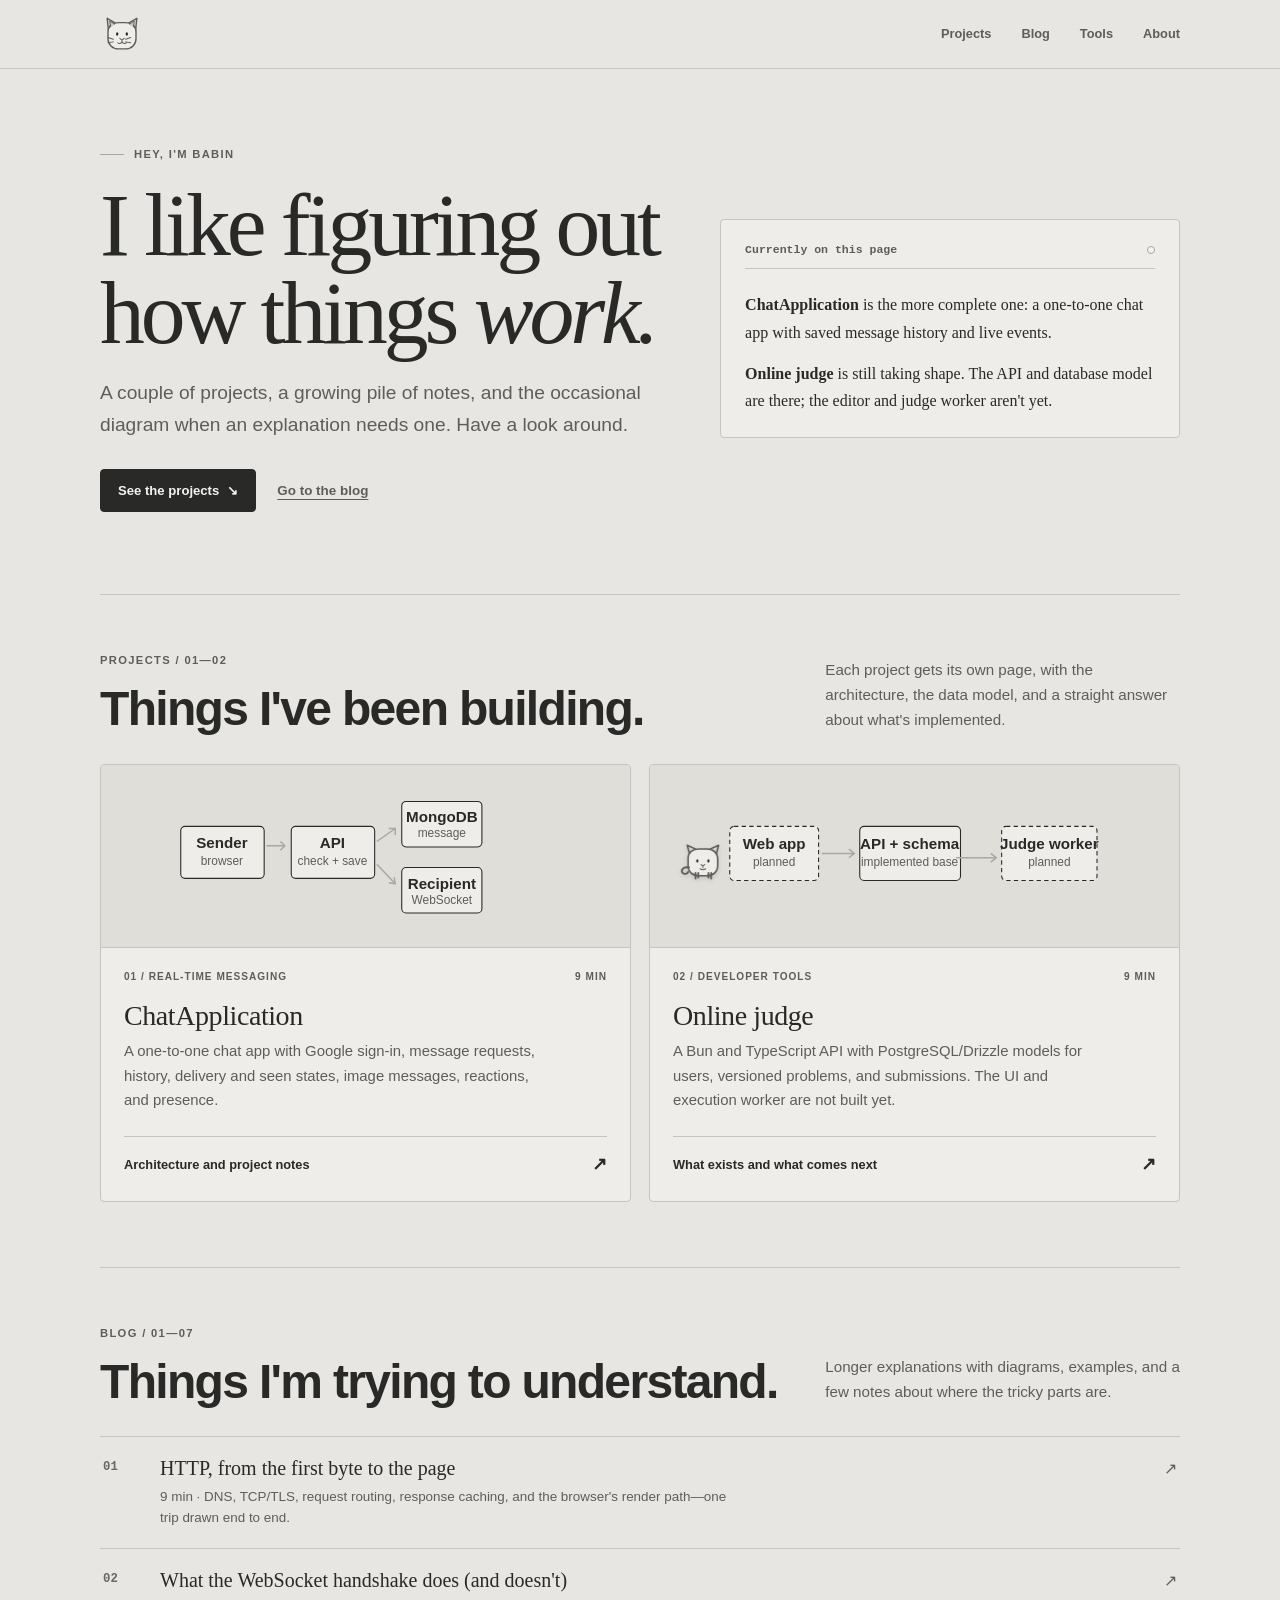
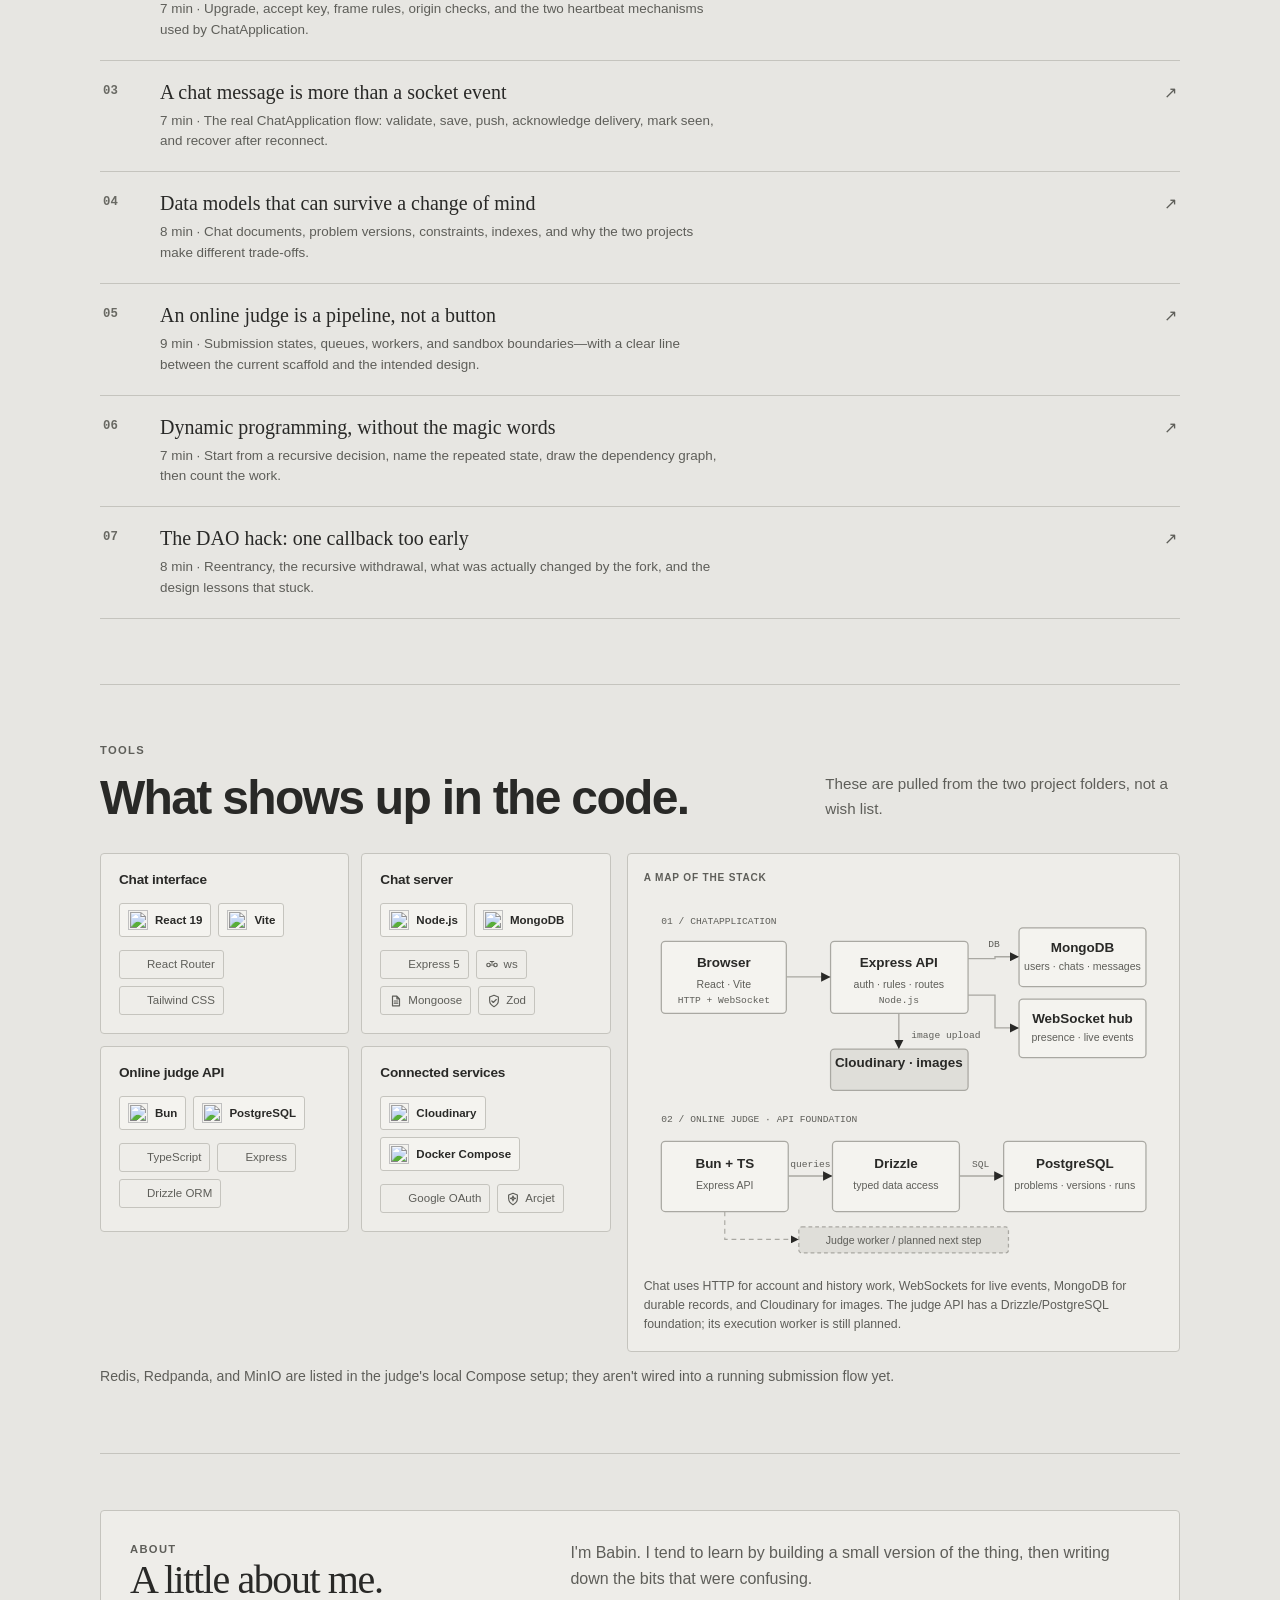
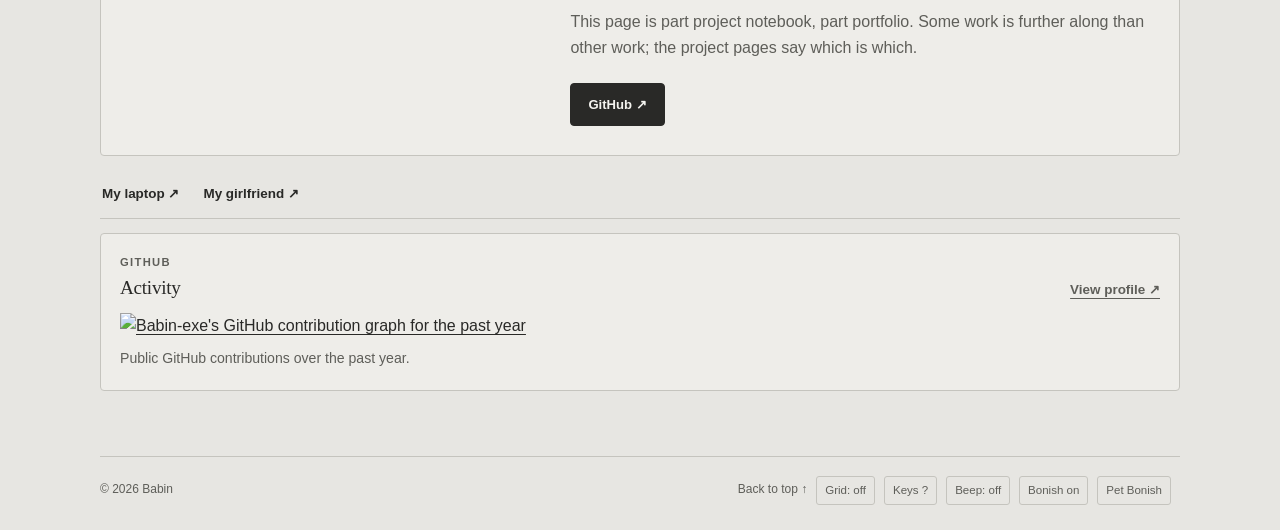
==== commit c98709f2: "Add GitHub contribution chart, Bonish meow audio, and personal links" ====
--- a/index.html
+++ b/index.html
@@ -168,10 +168,24 @@
           <div class="about-links"><a class="button" href="https://github.com/Babin-exe" target="_blank" rel="noopener noreferrer">GitHub ↗</a></div>
         </div>
       </div>
+      <div class="personal-links" aria-label="A couple of links">
+        <a href="https://www.amazon.in/Apple-MacBook-Chip-13-inch-256GB/dp/B08N5W4NNB" target="_blank" rel="noopener noreferrer">My laptop <span aria-hidden="true">↗</span></a>
+        <a href="https://www.amazon.in/Mom-Says-Girlfriend-Subhasis-Das/dp/8129117037" target="_blank" rel="noopener noreferrer">My girlfriend <span aria-hidden="true">↗</span></a>
+      </div>
+      <div class="github-activity">
+        <div class="github-activity-head">
+          <div><p class="kicker">GitHub</p><h3>Activity</h3></div>
+          <a class="text-link" href="https://github.com/Babin-exe" target="_blank" rel="noopener noreferrer">View profile ↗</a>
+        </div>
+        <a class="github-activity-chart" href="https://github.com/Babin-exe" target="_blank" rel="noopener noreferrer" aria-label="Open Babin's GitHub profile">
+          <img src="https://ghchart.rshah.org/5e5e59/Babin-exe" alt="Babin-exe's GitHub contribution graph for the past year" loading="lazy" decoding="async" referrerpolicy="no-referrer">
+        </a>
+        <p class="small muted">Public GitHub contributions over the past year.</p>
+      </div>
     </section>
   </main>
 
-  <footer class="site-footer wrap"><div class="footer-row"><span>© <span id="year">2026</span> Babin</span><span class="footer-links"><a href="#top">Back to top ↑</a><button class="buddy-toggle utility-toggle" id="grid-toggle" type="button" aria-pressed="false">Grid: off</button><button class="buddy-toggle utility-toggle" id="shortcuts-toggle" type="button" aria-haspopup="dialog">Keys ?</button><button class="buddy-toggle" id="sound-toggle" type="button" aria-pressed="false" aria-label="Turn meow sounds on">Meow: off</button><button class="buddy-toggle" id="pip-toggle" hidden type="button" aria-pressed="true">Pip on</button></span></div></footer>
+  <footer class="site-footer wrap"><div class="footer-row"><span>© <span id="year">2026</span> Babin</span><span class="footer-links"><a href="#top">Back to top ↑</a><button class="buddy-toggle utility-toggle" id="grid-toggle" type="button" aria-pressed="false">Grid: off</button><button class="buddy-toggle utility-toggle" id="shortcuts-toggle" type="button" aria-haspopup="dialog">Keys ?</button><button class="buddy-toggle" id="sound-toggle" type="button" aria-pressed="false" aria-label="Turn beep sounds on">Beep: off</button><button class="buddy-toggle" id="pip-toggle" hidden type="button" aria-pressed="true">Bonish on</button></span></div></footer>
   <script src="assets/js/site.js"></script>
 </body>
 </html>
--- a/assets/css/site.css
+++ b/assets/css/site.css
@@ -123,6 +123,16 @@
 .about-box p { max-width: var(--measure); color: var(--muted); }
 .about-box p:last-of-type { margin-bottom: 0; }
 .about-links { display: flex; flex-wrap: wrap; align-items: center; gap: 17px; margin-top: 22px; }
+.personal-links { display: flex; flex-wrap: wrap; gap: 18px 24px; margin-top: 14px; padding: 13px 2px; border-bottom: 1px solid var(--line); }
+.personal-links a { color: var(--ink); font-size: .84rem; font-weight: 650; text-decoration: none; }
+.personal-links a:hover { text-decoration: underline; text-underline-offset: 4px; }
+.github-activity { margin-top: 14px; padding: 19px; border: 1px solid var(--line); border-radius: 4px; background: var(--surface); }
+.github-activity-head { display: flex; justify-content: space-between; align-items: end; gap: 14px; margin-bottom: 12px; }
+.github-activity-head .kicker { margin-bottom: 4px; }
+.github-activity-head h3 { margin: 0; font: 500 1.2rem/1.3 var(--serif); }
+.github-activity-chart { display: block; width: 100%; min-width: 0; }
+.github-activity-chart img { display: block; width: 100%; height: auto; }
+.github-activity > p { margin: 8px 0 0; }
 
 /* Project / article headers and readable long-form layout */
 .reading-progress { position: fixed; inset: 0 auto auto 0; z-index: 30; width: 0; height: 2px; background: var(--ink); }
@@ -349,6 +359,7 @@
   .tool-illustration { margin-inline: -3px; padding: 11px; }
   .tool-illustration-title::after { content: "↔ swipe to inspect"; float: right; color: var(--soft); font-size: .58rem; font-weight: 500; letter-spacing: 0; text-transform: none; }
   .about-box { grid-template-columns: 1fr; gap: 22px; padding: 20px; }
+  .github-activity { padding: 13px; }
   .page-head { padding-block: 27px 29px; }
   .breadcrumbs { margin-bottom: 27px; }
   .page-head h1 { font-size: clamp(2.75rem, 13vw, 4.1rem); }
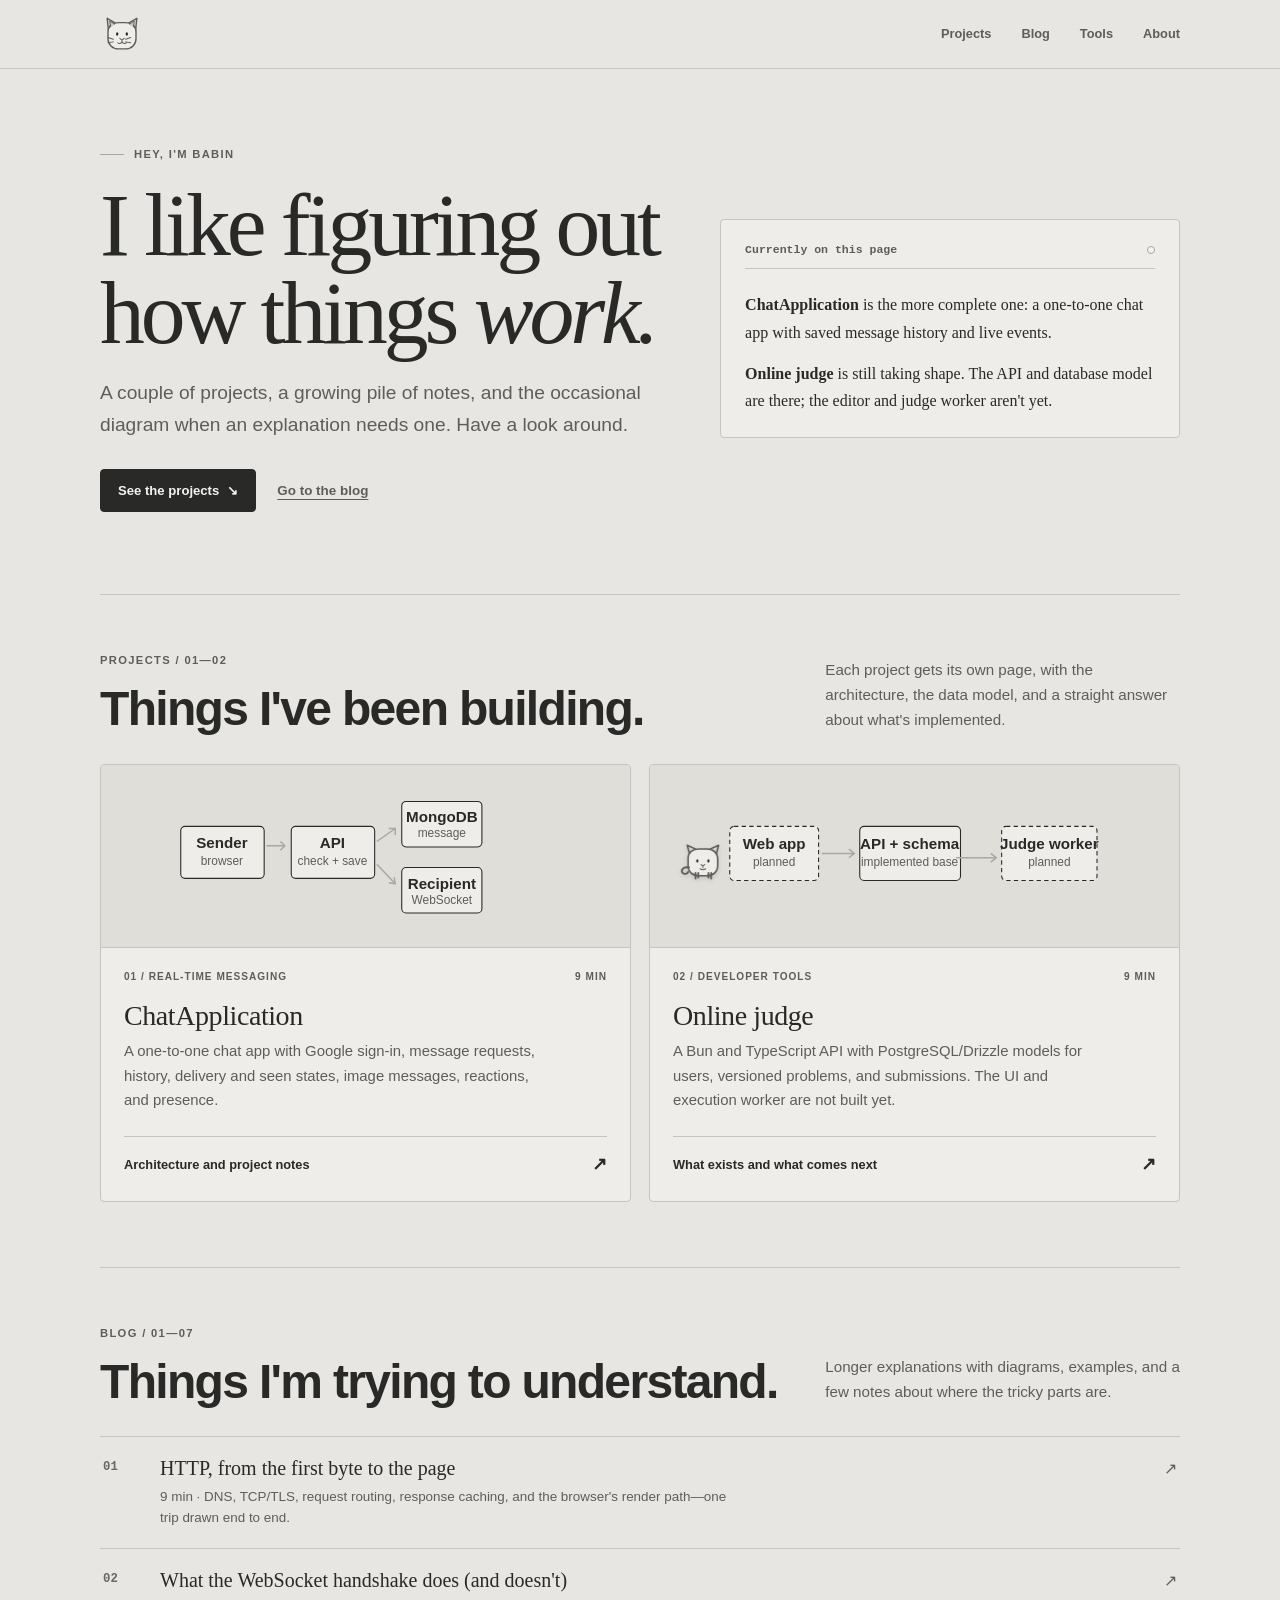
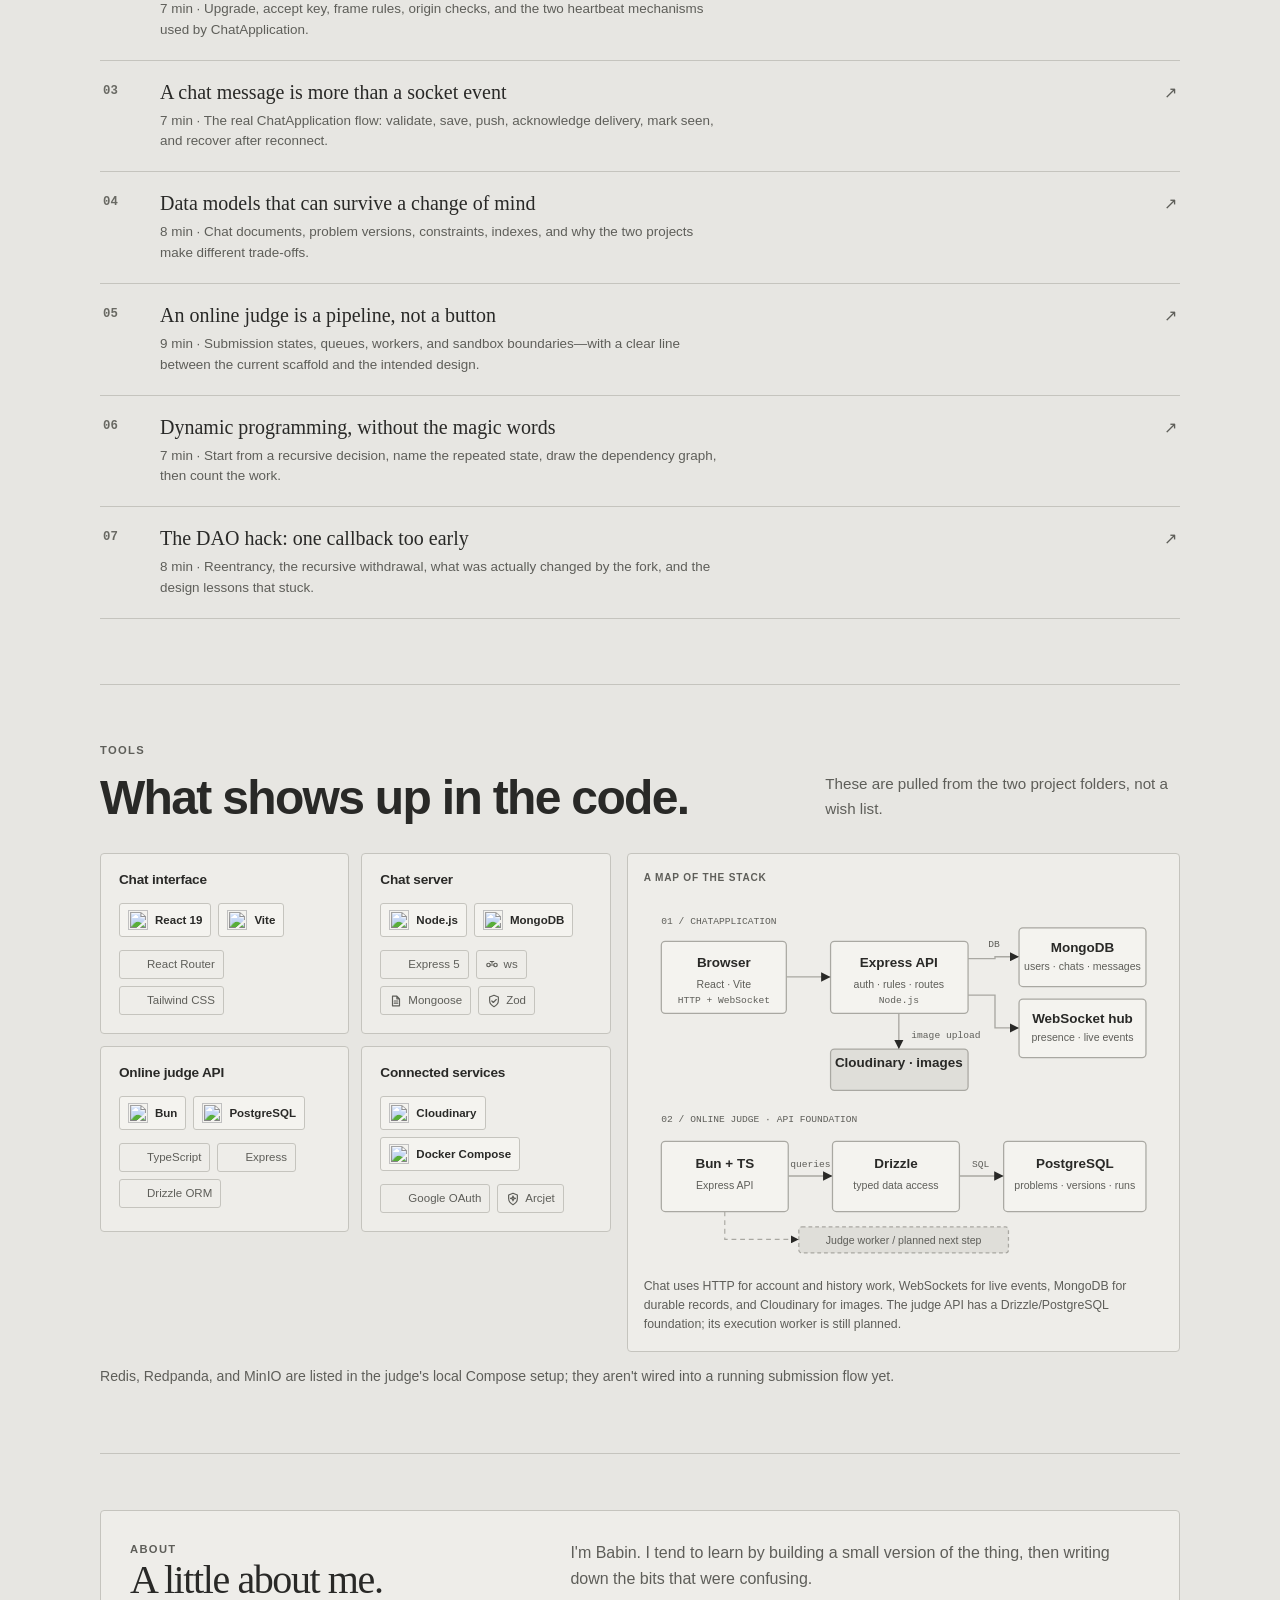
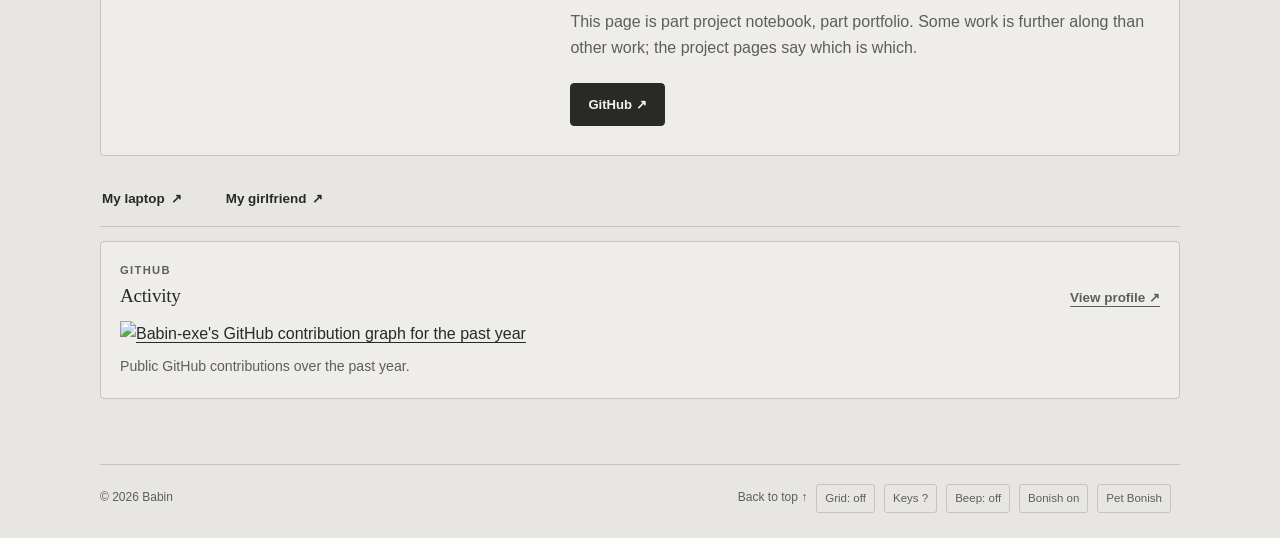
==== commit d08c4d42: "responsivness fix" ====
--- a/index.html
+++ b/index.html
@@ -6,7 +6,7 @@
   <meta name="theme-color" content="#e7e6e2">
   <meta name="description" content="Babin's projects and writing about building software. ChatApplication, an online judge in progress, and the things learned along the way.">
   <title>Babin — Projects and writing</title>
-  <link rel="stylesheet" href="assets/css/site.css">
+  <link rel="stylesheet" href="assets/css/site.css?v=20261111-4">
 </head>
 <body>
   <header class="site-header">
--- a/assets/css/site.css
+++ b/assets/css/site.css
@@ -30,6 +30,9 @@
 ::selection { background: #fde68a; color: #1c1917; }
 :focus-visible { outline: 2px solid var(--ink); outline-offset: 3px; }
 .wrap { width: min(1080px, calc(100% - 48px)); margin-inline: auto; }
+/* Let grid and flex children shrink below their content's preferred width. */
+.section-head > *, .card-grid > *, .tools-layout > *, .tools-grid > *,
+.about-box > *, .article-layout > *, .diagram-grid > *, .dao-sim-grid > * { min-width: 0; }
 
 h1, h2, h3, p { margin-top: 0; }
 h1, h2 { text-wrap: balance; }
@@ -91,7 +94,7 @@
 .home-card-visual { display: grid; min-height: 158px; place-items: center; padding: 18px; border-bottom: 1px solid var(--line); background: var(--surface-inset); }
 .home-card-visual svg { width: min(100%, 390px); }
 .home-card-body { display: flex; flex: 1; flex-direction: column; padding: 21px 23px 22px; }
-.card-meta { display: flex; justify-content: space-between; gap: 16px; margin-bottom: 15px; font-size: .63rem; letter-spacing: .1em; }
+.card-meta { display: flex; flex-wrap: wrap; justify-content: space-between; gap: 6px 16px; margin-bottom: 15px; font-size: .63rem; letter-spacing: .1em; }
 .home-card h3 { margin-bottom: 8px; font: 500 1.75rem/1.1 var(--serif); }
 .home-card p { max-width: 52ch; margin-bottom: 23px; color: var(--muted); font-size: .93rem; }
 .card-open { display: flex; justify-content: space-between; align-items: center; margin-top: auto; padding-top: 13px; border-top: 1px solid var(--line); font-size: .8rem; font-weight: 680; }
@@ -123,8 +126,8 @@
 .about-box p { max-width: var(--measure); color: var(--muted); }
 .about-box p:last-of-type { margin-bottom: 0; }
 .about-links { display: flex; flex-wrap: wrap; align-items: center; gap: 17px; margin-top: 22px; }
-.personal-links { display: flex; flex-wrap: wrap; gap: 18px 24px; margin-top: 14px; padding: 13px 2px; border-bottom: 1px solid var(--line); }
-.personal-links a { color: var(--ink); font-size: .84rem; font-weight: 650; text-decoration: none; }
+.personal-links { display: grid; grid-template-columns: repeat(2, max-content); align-items: center; gap: 14px 44px; width: 100%; margin-top: 16px; padding: 16px 2px; border-bottom: 1px solid var(--line); }
+.personal-links a { display: inline-flex; align-items: center; gap: 6px; color: var(--ink); font-size: .84rem; font-weight: 650; text-decoration: none; }
 .personal-links a:hover { text-decoration: underline; text-underline-offset: 4px; }
 .github-activity { margin-top: 14px; padding: 19px; border: 1px solid var(--line); border-radius: 4px; background: var(--surface); }
 .github-activity-head { display: flex; justify-content: space-between; align-items: end; gap: 14px; margin-bottom: 12px; }
@@ -336,10 +339,15 @@
 @media (max-width: 850px) {
   .hero { min-height: auto; grid-template-columns: 1fr; gap: 31px; padding-block: 67px 60px; }
   .hero-note { max-width: 640px; }
+  .section-head { display: block; margin-bottom: 23px; }
+  .section-intro { margin-top: 13px; }
   .article-layout { grid-template-columns: 1fr; gap: 17px; }
   .toc { position: static; max-height: unset; padding-block: 12px; }
   .toc ol { grid-template-columns: repeat(2, minmax(0, 1fr)); }
   .prose { max-width: 100%; }
+}
+@media (max-width: 760px) {
+  .about-box { grid-template-columns: 1fr; gap: 18px; padding: 22px; }
 }
 @media (max-width: 620px) {
   .wrap { width: min(100% - 32px, 1080px); }
@@ -347,19 +355,20 @@
   .nav-links { gap: 12px; font-size: .72rem; }
   .brand { width: 38px; height: 38px; }
   .brand-avatar { width: 36px; height: 36px; }
-  .hero { padding-block: 55px 47px; }
+  .hero { padding-block: 48px 42px; }
   .hero h1 { font-size: clamp(2.85rem, 15vw, 4.4rem); }
-  .section { padding-block: 43px 48px; }
-  .section-head { display: block; margin-bottom: 22px; }
-  .section-intro { margin-top: 13px; }
+  .section { padding-block: 38px 44px; }
+  .section-head { margin-bottom: 22px; }
   .card-grid--two { grid-template-columns: 1fr; }
   .home-card-visual { min-height: 137px; }
   .tools-grid { gap: 8px; }
   .tool-group { padding: 13px; }
   .tool-illustration { margin-inline: -3px; padding: 11px; }
   .tool-illustration-title::after { content: "↔ swipe to inspect"; float: right; color: var(--soft); font-size: .58rem; font-weight: 500; letter-spacing: 0; text-transform: none; }
-  .about-box { grid-template-columns: 1fr; gap: 22px; padding: 20px; }
-  .github-activity { padding: 13px; }
+  .about-box { gap: 16px; padding: 18px; }
+  .personal-links { grid-template-columns: 1fr; gap: 12px; }
+  .github-activity { min-width: 0; padding: 12px; }
+  .github-activity-head { align-items: flex-start; }
   .page-head { padding-block: 27px 29px; }
   .breadcrumbs { margin-bottom: 27px; }
   .page-head h1 { font-size: clamp(2.75rem, 13vw, 4.1rem); }
@@ -372,13 +381,47 @@
   .dao-sim-grid { grid-template-columns: 1fr; }
   .note-link { grid-template-columns: 27px minmax(0, 1fr) 17px; gap: 9px; }
   .note-title { font-size: 1.13rem; }
-  .footer-row { align-items: flex-start; }
+  .footer-row { flex-direction: column; align-items: flex-start; gap: 11px; }
+  .footer-links { gap: 8px 12px; }
   .buddy { width: 42px; height: 40px; }
   .wire-drawer { margin: 10px 0 17px; padding: 12px; }
   .wire-drawer-head { align-items: center; gap: 8px; }
   .wire-drawer h3 { font-size: 1rem; }
   .wire-drawer pre { max-height: 55vh; padding: 11px; font-size: .68rem; }
 }
+@media (max-width: 480px) {
+  .wrap { width: min(100% - 28px, 1080px); }
+  .tools-grid { grid-template-columns: 1fr; gap: 10px; }
+  .tool-group { padding: 14px; }
+  .toc ol { grid-template-columns: 1fr; }
+  .figure-title::after, .tool-illustration-title::after {
+    display: block;
+    float: none;
+    margin-top: 5px;
+  }
+  .site-dialog { width: calc(100% - 20px); max-height: 84vh; }
+  .dialog-inner { padding: 15px; }
+  .palette-results a { align-items: flex-start; }
+  .palette-results a > span { min-width: 0; overflow-wrap: anywhere; }
+}
+@media (max-width: 380px) {
+  .wrap { width: min(100% - 24px, 1080px); }
+  .nav { gap: 8px; }
+  .nav-links { gap: 9px; font-size: .68rem; }
+  .brand { width: 34px; height: 34px; }
+  .brand-avatar { width: 33px; height: 33px; }
+  .hero h1 { font-size: clamp(2.2rem, 10vw, 2.65rem); }
+  .page-head h1 { font-size: clamp(2.1rem, 9.5vw, 2.6rem); }
+  .home-card-body { padding: 17px 15px 18px; }
+  .figure, .tool-illustration { padding: 9px; }
+  .micro-lab { padding: 13px; }
+  .wire-drawer { padding: 10px; }
+  .shortcut-list { grid-template-columns: auto minmax(0, 1fr); gap: 8px 11px; }
+}
+/* Keep the page readable in unusually narrow previews instead of crushing columns. */
+@media (max-width: 360px) {
+  html, body { min-width: 360px; }
+}
 @media (prefers-reduced-motion: reduce) {
   *, *::before, *::after { scroll-behavior: auto !important; animation-duration: .01ms !important; animation-iteration-count: 1 !important; transition-duration: .01ms !important; }
   .buddy { display: none !important; }
